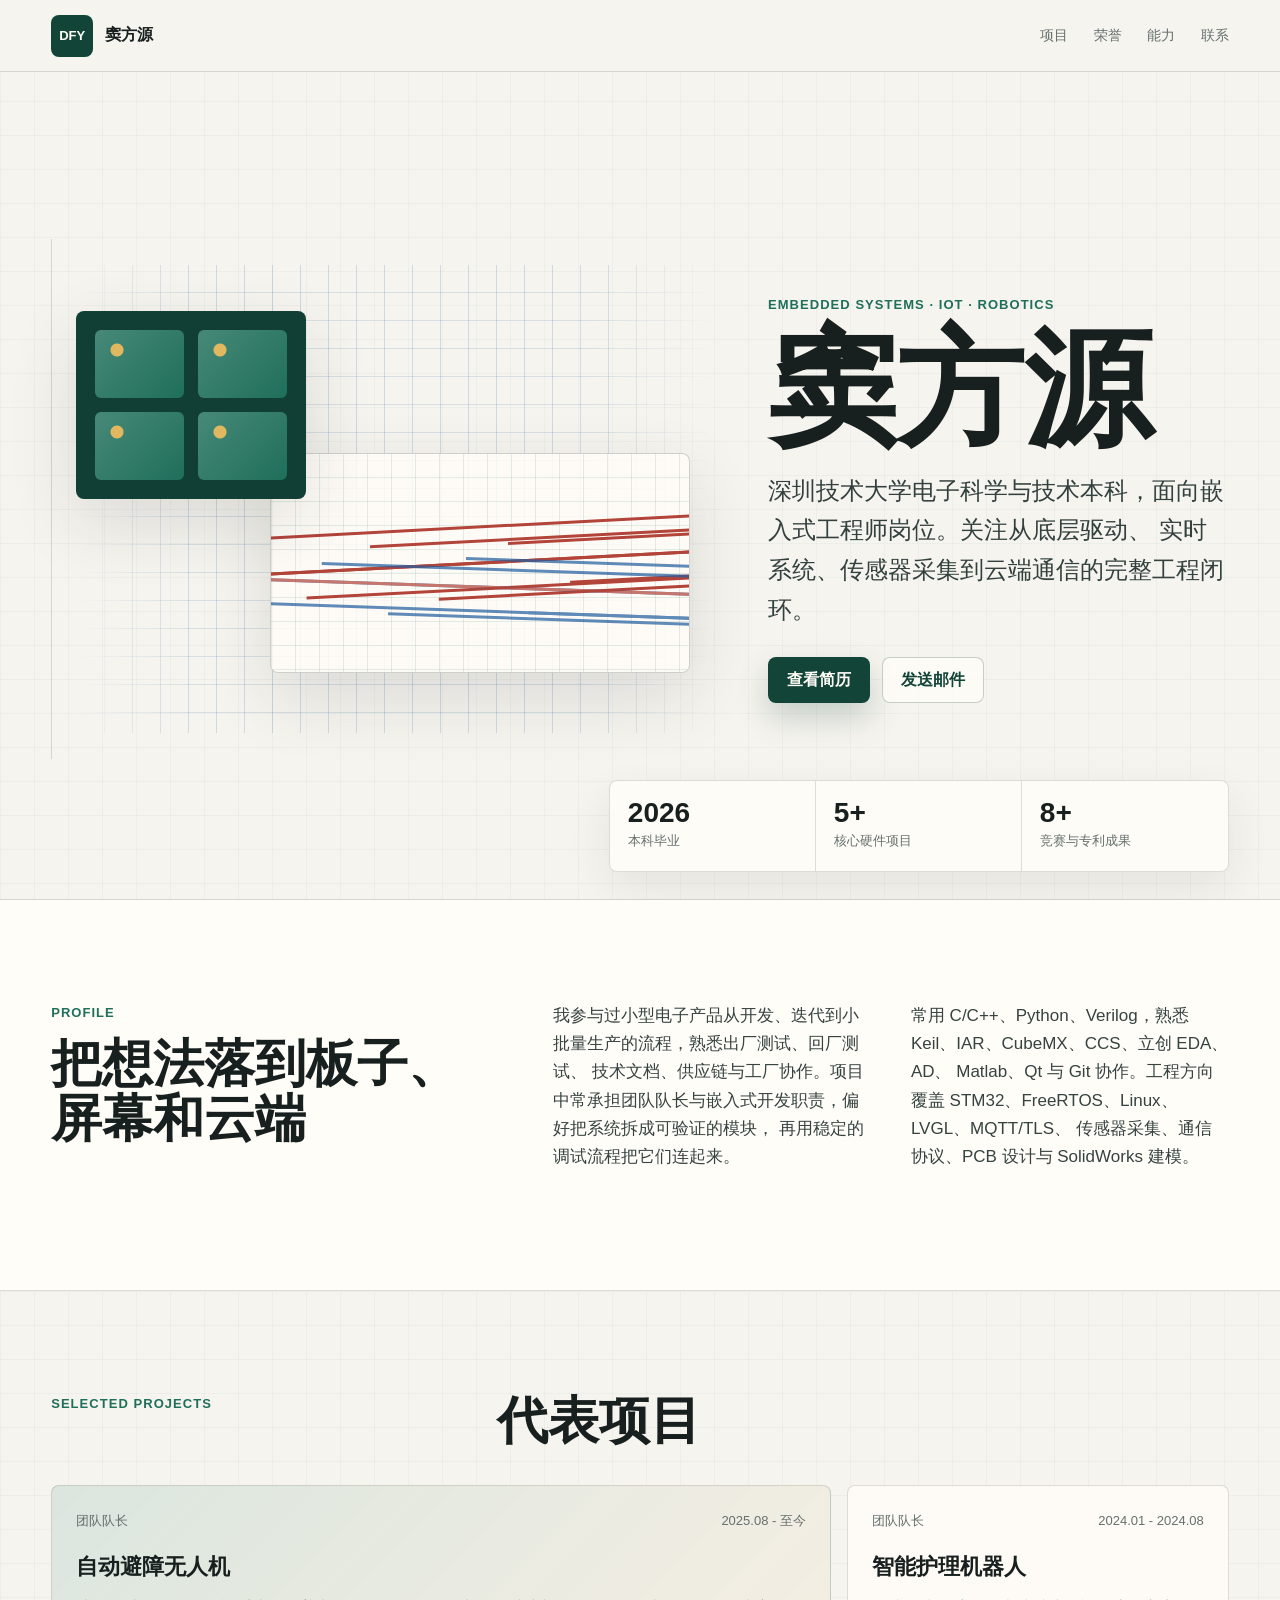
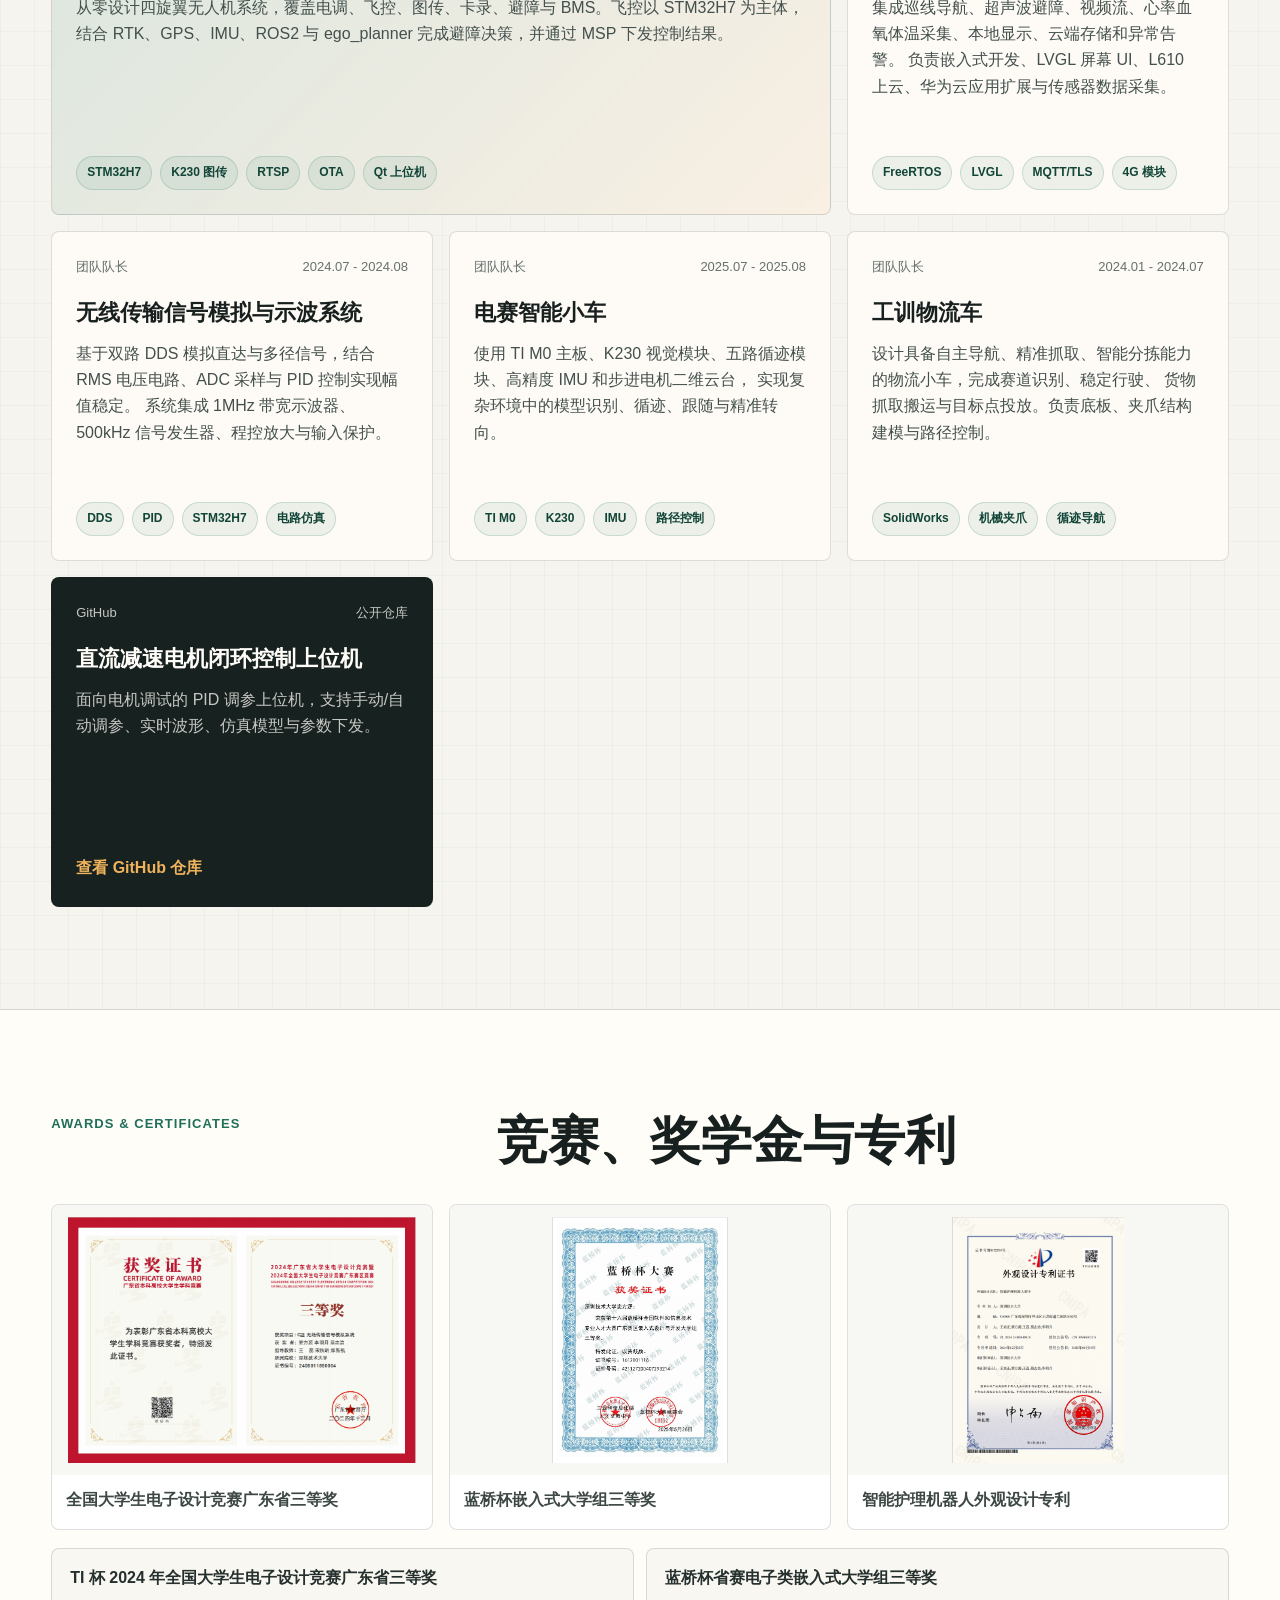
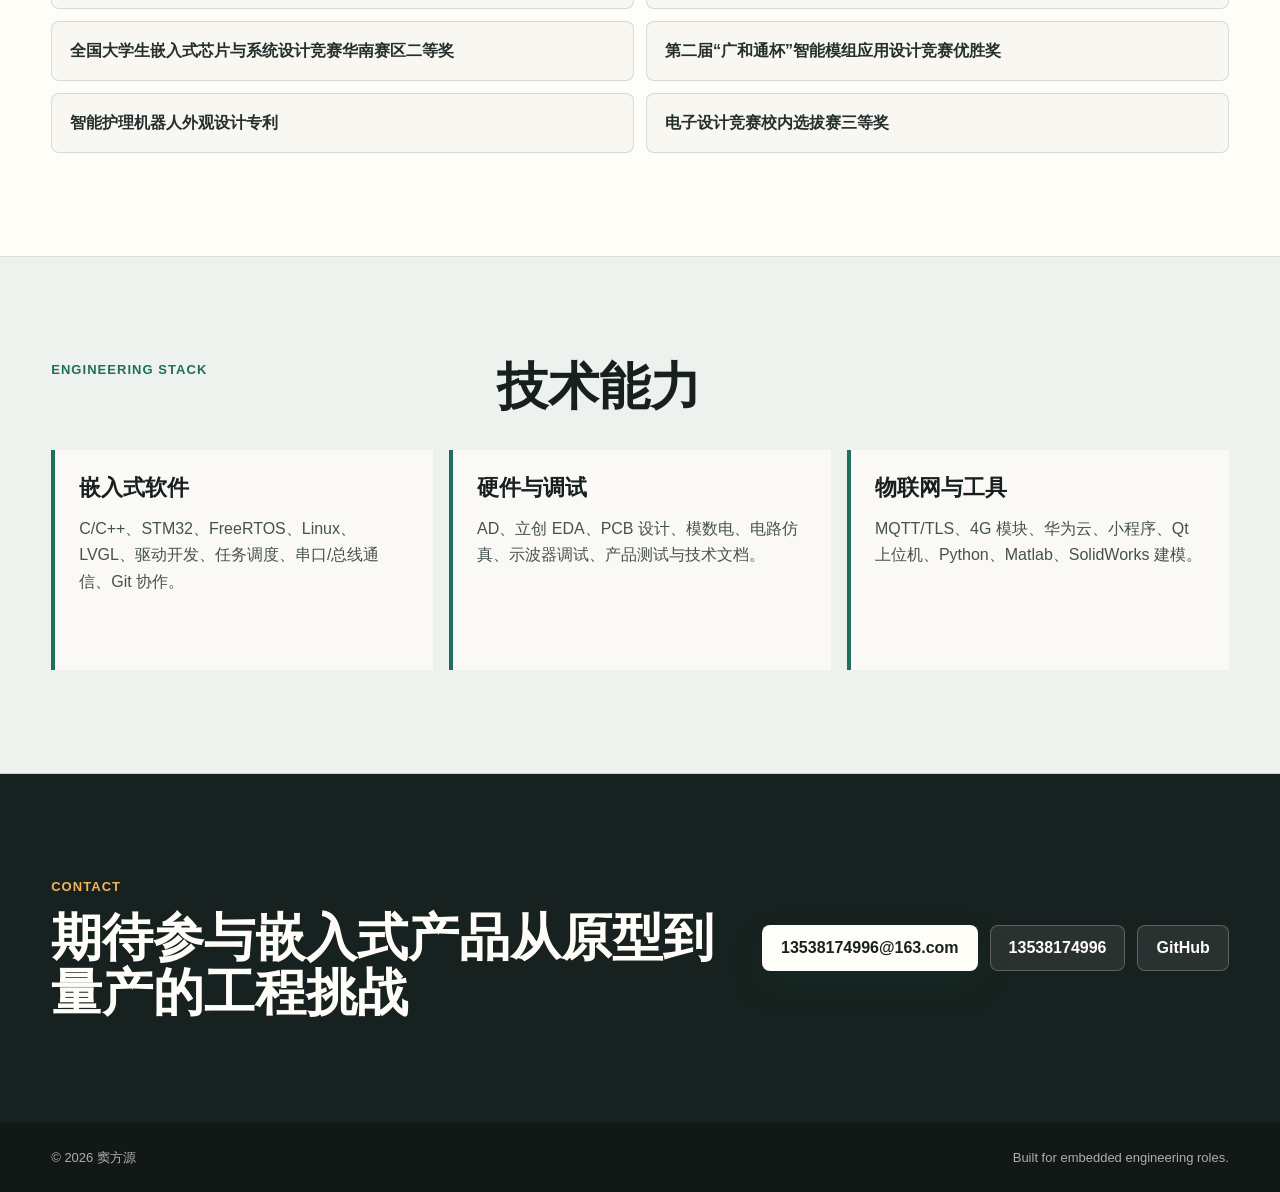
==== index.html @ b41b6742 "Deploy personal portfolio site" ====
<!doctype html>
<html lang="zh-CN">
  <head>
    <meta charset="UTF-8" />
    <meta name="viewport" content="width=device-width, initial-scale=1.0" />
    <meta
      name="description"
      content="窦方源的嵌入式工程师个人作品集：STM32、FreeRTOS、物联网、机器人、电子设计竞赛与专利成果。"
    />
    <title>窦方源 | 嵌入式工程师作品集</title>
    <link rel="stylesheet" href="./styles.css" />
  </head>
  <body>
    <header class="site-header">
      <a class="brand" href="#top" aria-label="回到顶部">
        <span class="brand-mark">DFY</span>
        <span>窦方源</span>
      </a>
      <nav class="top-nav" aria-label="主导航">
        <a href="#projects">项目</a>
        <a href="#awards">荣誉</a>
        <a href="#skills">能力</a>
        <a href="#contact">联系</a>
      </nav>
    </header>

    <main id="top">
      <section class="hero">
        <div class="hero-visual" aria-hidden="true">
          <div class="signal-grid"></div>
          <div class="scope-panel">
            <div class="scope-line"></div>
            <div class="scope-line delay"></div>
          </div>
          <div class="module-board">
            <span></span><span></span><span></span><span></span>
          </div>
        </div>
        <div class="hero-content">
          <p class="eyebrow">Embedded Systems · IoT · Robotics</p>
          <h1>窦方源</h1>
          <p class="hero-lead">
            深圳技术大学电子科学与技术本科，面向嵌入式工程师岗位。关注从底层驱动、
            实时系统、传感器采集到云端通信的完整工程闭环。
          </p>
          <div class="hero-actions">
            <a class="btn primary" href="./assets/docs/resume-dou-fangyuan.pdf" target="_blank" rel="noreferrer">查看简历</a>
            <a class="btn" href="mailto:13538174996@163.com">发送邮件</a>
          </div>
        </div>
        <aside class="hero-facts" aria-label="个人概览">
          <div>
            <strong>2026</strong>
            <span>本科毕业</span>
          </div>
          <div>
            <strong>5+</strong>
            <span>核心硬件项目</span>
          </div>
          <div>
            <strong>8+</strong>
            <span>竞赛与专利成果</span>
          </div>
        </aside>
      </section>

      <section class="section intro" aria-labelledby="intro-title">
        <div class="section-title">
          <p class="eyebrow">Profile</p>
          <h2 id="intro-title">把想法落到板子、屏幕和云端</h2>
        </div>
        <div class="intro-copy">
          <p>
            我参与过小型电子产品从开发、迭代到小批量生产的流程，熟悉出厂测试、回厂测试、
            技术文档、供应链与工厂协作。项目中常承担团队队长与嵌入式开发职责，偏好把系统拆成可验证的模块，
            再用稳定的调试流程把它们连起来。
          </p>
          <p>
            常用 C/C++、Python、Verilog，熟悉 Keil、IAR、CubeMX、CCS、立创 EDA、AD、
            Matlab、Qt 与 Git 协作。工程方向覆盖 STM32、FreeRTOS、Linux、LVGL、MQTT/TLS、
            传感器采集、通信协议、PCB 设计与 SolidWorks 建模。
          </p>
        </div>
      </section>

      <section class="section" id="projects" aria-labelledby="projects-title">
        <div class="section-title">
          <p class="eyebrow">Selected Projects</p>
          <h2 id="projects-title">代表项目</h2>
        </div>
        <div class="project-grid">
          <article class="project-card featured">
            <div class="project-meta">
              <span>团队队长</span>
              <span>2025.08 - 至今</span>
            </div>
            <h3>自动避障无人机</h3>
            <p>
              从零设计四旋翼无人机系统，覆盖电调、飞控、图传、卡录、避障与 BMS。飞控以 STM32H7 为主体，
              结合 RTK、GPS、IMU、ROS2 与 ego_planner 完成避障决策，并通过 MSP 下发控制结果。
            </p>
            <ul class="tag-list">
              <li>STM32H7</li>
              <li>K230 图传</li>
              <li>RTSP</li>
              <li>OTA</li>
              <li>Qt 上位机</li>
            </ul>
          </article>
          <article class="project-card">
            <div class="project-meta">
              <span>团队队长</span>
              <span>2024.01 - 2024.08</span>
            </div>
            <h3>智能护理机器人</h3>
            <p>
              集成巡线导航、超声波避障、视频流、心率血氧体温采集、本地显示、云端存储和异常告警。
              负责嵌入式开发、LVGL 屏幕 UI、L610 上云、华为云应用扩展与传感器数据采集。
            </p>
            <ul class="tag-list">
              <li>FreeRTOS</li>
              <li>LVGL</li>
              <li>MQTT/TLS</li>
              <li>4G 模块</li>
            </ul>
          </article>
          <article class="project-card">
            <div class="project-meta">
              <span>团队队长</span>
              <span>2024.07 - 2024.08</span>
            </div>
            <h3>无线传输信号模拟与示波系统</h3>
            <p>
              基于双路 DDS 模拟直达与多径信号，结合 RMS 电压电路、ADC 采样与 PID 控制实现幅值稳定。
              系统集成 1MHz 带宽示波器、500kHz 信号发生器、程控放大与输入保护。
            </p>
            <ul class="tag-list">
              <li>DDS</li>
              <li>PID</li>
              <li>STM32H7</li>
              <li>电路仿真</li>
            </ul>
          </article>
          <article class="project-card">
            <div class="project-meta">
              <span>团队队长</span>
              <span>2025.07 - 2025.08</span>
            </div>
            <h3>电赛智能小车</h3>
            <p>
              使用 TI M0 主板、K230 视觉模块、五路循迹模块、高精度 IMU 和步进电机二维云台，
              实现复杂环境中的模型识别、循迹、跟随与精准转向。
            </p>
            <ul class="tag-list">
              <li>TI M0</li>
              <li>K230</li>
              <li>IMU</li>
              <li>路径控制</li>
            </ul>
          </article>
          <article class="project-card">
            <div class="project-meta">
              <span>团队队长</span>
              <span>2024.01 - 2024.07</span>
            </div>
            <h3>工训物流车</h3>
            <p>
              设计具备自主导航、精准抓取、智能分拣能力的物流小车，完成赛道识别、稳定行驶、
              货物抓取搬运与目标点投放。负责底板、夹爪结构建模与路径控制。
            </p>
            <ul class="tag-list">
              <li>SolidWorks</li>
              <li>机械夹爪</li>
              <li>循迹导航</li>
            </ul>
          </article>
          <article class="project-card github-card">
            <div class="project-meta">
              <span>GitHub</span>
              <span>公开仓库</span>
            </div>
            <h3>直流减速电机闭环控制上位机</h3>
            <p>
              面向电机调试的 PID 调参上位机，支持手动/自动调参、实时波形、仿真模型与参数下发。
            </p>
            <a class="text-link" href="https://github.com/fangyuandou729-creater/pid_controler-" target="_blank" rel="noreferrer">
              查看 GitHub 仓库
            </a>
          </article>
        </div>
      </section>

      <section class="section awards-section" id="awards" aria-labelledby="awards-title">
        <div class="section-title">
          <p class="eyebrow">Awards & Certificates</p>
          <h2 id="awards-title">竞赛、奖学金与专利</h2>
        </div>
        <div class="award-strip" aria-label="证书图片">
          <figure>
            <img src="./assets/awards/electronic-design.png" alt="电子设计竞赛证书" />
            <figcaption>全国大学生电子设计竞赛广东省三等奖</figcaption>
          </figure>
          <figure>
            <img src="./assets/awards/lanqiao.png" alt="蓝桥杯证书" />
            <figcaption>蓝桥杯嵌入式大学组三等奖</figcaption>
          </figure>
          <figure>
            <img src="./assets/awards/design-patent.png" alt="外观设计专利证明" />
            <figcaption>智能护理机器人外观设计专利</figcaption>
          </figure>
        </div>
        <div class="award-list">
          <a href="./assets/docs/ti-cup-electronic-design-third-prize.pdf" target="_blank" rel="noreferrer">
            TI 杯 2024 年全国大学生电子设计竞赛广东省三等奖
          </a>
          <a href="./assets/docs/lanqiao-embedded-third-prize.pdf" target="_blank" rel="noreferrer">
            蓝桥杯省赛电子类嵌入式大学组三等奖
          </a>
          <a href="./assets/docs/embedded-chip-contest.pdf" target="_blank" rel="noreferrer">
            全国大学生嵌入式芯片与系统设计竞赛华南赛区二等奖
          </a>
          <a href="./assets/docs/fibocom-smart-module-award-list.pdf" target="_blank" rel="noreferrer">
            第二届“广和通杯”智能模组应用设计竞赛优胜奖
          </a>
          <a href="./assets/docs/nursing-robot-design-patent.pdf" target="_blank" rel="noreferrer">
            智能护理机器人外观设计专利
          </a>
          <a href="./assets/docs/electronic-design-selection.pdf" target="_blank" rel="noreferrer">
            电子设计竞赛校内选拔赛三等奖
          </a>
        </div>
      </section>

      <section class="section split-section" id="skills" aria-labelledby="skills-title">
        <div class="section-title">
          <p class="eyebrow">Engineering Stack</p>
          <h2 id="skills-title">技术能力</h2>
        </div>
        <div class="skill-columns">
          <div>
            <h3>嵌入式软件</h3>
            <p>C/C++、STM32、FreeRTOS、Linux、LVGL、驱动开发、任务调度、串口/总线通信、Git 协作。</p>
          </div>
          <div>
            <h3>硬件与调试</h3>
            <p>AD、立创 EDA、PCB 设计、模数电、电路仿真、示波器调试、产品测试与技术文档。</p>
          </div>
          <div>
            <h3>物联网与工具</h3>
            <p>MQTT/TLS、4G 模块、华为云、小程序、Qt 上位机、Python、Matlab、SolidWorks 建模。</p>
          </div>
        </div>
      </section>

      <section class="contact-section" id="contact" aria-labelledby="contact-title">
        <div>
          <p class="eyebrow">Contact</p>
          <h2 id="contact-title">期待参与嵌入式产品从原型到量产的工程挑战</h2>
        </div>
        <div class="contact-actions">
          <a class="btn primary" href="mailto:13538174996@163.com">13538174996@163.com</a>
          <a class="btn" href="tel:13538174996">13538174996</a>
          <a class="btn" href="https://github.com/fangyuandou729-creater" target="_blank" rel="noreferrer">GitHub</a>
        </div>
      </section>
    </main>

    <footer class="site-footer">
      <span>© 2026 窦方源</span>
      <span>Built for embedded engineering roles.</span>
    </footer>
    <script src="./script.js"></script>
  </body>
</html>
---- styles.css ----
:root {
  color-scheme: light;
  --bg: #f6f4ef;
  --paper: #fffdf8;
  --ink: #18201f;
  --muted: #65706d;
  --line: rgba(24, 32, 31, 0.14);
  --green: #1f6f5b;
  --green-dark: #124538;
  --amber: #c77c2a;
  --blue: #245f9f;
  --red: #b2443a;
  --shadow: 0 24px 70px rgba(24, 32, 31, 0.12);
}

* {
  box-sizing: border-box;
}

html {
  scroll-behavior: smooth;
}

body {
  margin: 0;
  background:
    linear-gradient(90deg, rgba(31, 111, 91, 0.04) 1px, transparent 1px),
    linear-gradient(0deg, rgba(31, 111, 91, 0.04) 1px, transparent 1px),
    var(--bg);
  background-size: 34px 34px;
  color: var(--ink);
  font-family:
    "Inter", "PingFang SC", "Microsoft YaHei", "Noto Sans CJK SC", Arial,
    sans-serif;
  line-height: 1.65;
}

a {
  color: inherit;
  text-decoration: none;
}

img {
  display: block;
  max-width: 100%;
}

.site-header {
  position: sticky;
  top: 0;
  z-index: 20;
  display: flex;
  align-items: center;
  justify-content: space-between;
  gap: 24px;
  min-height: 72px;
  padding: 0 clamp(20px, 4vw, 64px);
  background: rgba(246, 244, 239, 0.86);
  border-bottom: 1px solid var(--line);
  backdrop-filter: blur(18px);
}

.brand,
.top-nav,
.hero-actions,
.contact-actions {
  display: flex;
  align-items: center;
}

.brand {
  gap: 12px;
  font-weight: 800;
}

.brand-mark {
  display: grid;
  width: 42px;
  height: 42px;
  place-items: center;
  border: 1px solid rgba(18, 69, 56, 0.28);
  border-radius: 8px;
  background: var(--green-dark);
  color: #fffdf8;
  font-size: 13px;
  letter-spacing: 0;
}

.top-nav {
  gap: clamp(12px, 2vw, 28px);
  color: var(--muted);
  font-size: 14px;
}

.top-nav a {
  padding: 8px 0;
}

.top-nav a:hover {
  color: var(--green-dark);
}

.hero {
  position: relative;
  display: grid;
  grid-template-columns: minmax(0, 1fr) minmax(260px, 36vw);
  gap: clamp(28px, 4vw, 60px);
  align-items: center;
  min-height: calc(100vh - 72px);
  padding: clamp(48px, 7vw, 96px) clamp(20px, 4vw, 64px) 64px;
  overflow: hidden;
}

.hero::after {
  position: absolute;
  right: 0;
  bottom: 0;
  left: 0;
  height: 1px;
  background: var(--line);
  content: "";
}

.hero-content {
  position: relative;
  z-index: 2;
  max-width: 820px;
}

.eyebrow {
  margin: 0 0 12px;
  color: var(--green);
  font-size: 13px;
  font-weight: 800;
  letter-spacing: 0.08em;
  text-transform: uppercase;
}

h1,
h2,
h3,
p {
  margin-top: 0;
}

h1 {
  margin-bottom: 20px;
  font-size: clamp(58px, 10vw, 132px);
  line-height: 0.96;
  letter-spacing: 0;
}

h2 {
  margin-bottom: 0;
  font-size: clamp(28px, 4vw, 52px);
  line-height: 1.08;
  letter-spacing: 0;
}

h3 {
  margin-bottom: 14px;
  font-size: 22px;
  line-height: 1.25;
  letter-spacing: 0;
}

.hero-lead {
  max-width: 720px;
  color: #33413e;
  font-size: clamp(18px, 2vw, 24px);
}

.hero-actions,
.contact-actions {
  flex-wrap: wrap;
  gap: 12px;
  margin-top: 28px;
}

.btn {
  display: inline-flex;
  align-items: center;
  justify-content: center;
  min-height: 46px;
  padding: 0 18px;
  border: 1px solid rgba(18, 69, 56, 0.24);
  border-radius: 8px;
  background: rgba(255, 253, 248, 0.78);
  color: var(--green-dark);
  font-weight: 800;
  transition:
    transform 180ms ease,
    background 180ms ease,
    box-shadow 180ms ease;
}

.btn:hover,
.project-card:hover,
.award-list a:hover {
  transform: translateY(-2px);
}

.btn.primary {
  background: var(--green-dark);
  color: #fffdf8;
  box-shadow: 0 14px 32px rgba(18, 69, 56, 0.22);
}

.hero-visual {
  position: relative;
  min-height: 520px;
  border-left: 1px solid var(--line);
}

.signal-grid {
  position: absolute;
  inset: 26px 0 26px 24px;
  background:
    linear-gradient(90deg, rgba(36, 95, 159, 0.18) 1px, transparent 1px),
    linear-gradient(0deg, rgba(36, 95, 159, 0.14) 1px, transparent 1px);
  background-size: 28px 28px;
  mask-image: linear-gradient(90deg, transparent 0, #000 18%, #000 80%, transparent 100%);
}

.scope-panel {
  position: absolute;
  right: 4%;
  bottom: 86px;
  width: min(420px, 88%);
  height: 220px;
  border: 1px solid rgba(24, 32, 31, 0.2);
  border-radius: 8px;
  background: rgba(255, 253, 248, 0.82);
  box-shadow: var(--shadow);
  overflow: hidden;
}

.scope-panel::before {
  position: absolute;
  inset: 0;
  background:
    linear-gradient(90deg, rgba(31, 111, 91, 0.12) 1px, transparent 1px),
    linear-gradient(0deg, rgba(31, 111, 91, 0.12) 1px, transparent 1px);
  background-size: 24px 24px;
  content: "";
}

.scope-line,
.scope-line::after {
  position: absolute;
  right: -10%;
  left: -10%;
  height: 3px;
  background: var(--red);
  content: "";
}

.scope-line {
  top: 50%;
  transform: translateY(-50%) rotate(-3deg);
  box-shadow:
    30px -36px 0 var(--red),
    76px 26px 0 var(--red),
    142px -22px 0 var(--red),
    208px 34px 0 var(--red),
    280px -18px 0 var(--red),
    340px 24px 0 var(--red);
}

.scope-line.delay {
  top: 61%;
  background: var(--blue);
  opacity: 0.72;
  transform: translateY(-50%) rotate(2deg);
  box-shadow:
    38px 24px 0 var(--blue),
    92px -18px 0 var(--blue),
    160px 30px 0 var(--blue),
    236px -28px 0 var(--blue),
    300px 24px 0 var(--blue);
}

.module-board {
  position: absolute;
  top: 72px;
  left: 24px;
  display: grid;
  grid-template-columns: repeat(2, 1fr);
  gap: 14px;
  width: 230px;
  padding: 18px;
  border: 1px solid rgba(18, 69, 56, 0.28);
  border-radius: 8px;
  background: #123f35;
  box-shadow: var(--shadow);
}

.module-board span {
  min-height: 68px;
  border-radius: 6px;
  background:
    radial-gradient(circle at 22px 20px, #e1b85f 0 6px, transparent 7px),
    linear-gradient(135deg, rgba(255, 255, 255, 0.18), transparent),
    #1f6f5b;
}

.hero-facts {
  position: absolute;
  right: clamp(20px, 4vw, 64px);
  bottom: 28px;
  display: grid;
  grid-template-columns: repeat(3, minmax(92px, 1fr));
  width: min(620px, calc(100% - 40px));
  border: 1px solid var(--line);
  border-radius: 8px;
  background: rgba(255, 253, 248, 0.88);
  box-shadow: 0 16px 44px rgba(24, 32, 31, 0.08);
}

.hero-facts div {
  padding: 18px;
  border-right: 1px solid var(--line);
}

.hero-facts div:last-child {
  border-right: 0;
}

.hero-facts strong {
  display: block;
  font-size: 28px;
  line-height: 1;
}

.hero-facts span {
  color: var(--muted);
  font-size: 13px;
}

.section {
  padding: clamp(64px, 8vw, 112px) clamp(20px, 4vw, 64px);
  border-bottom: 1px solid var(--line);
}

.section-title {
  display: grid;
  grid-template-columns: minmax(180px, 0.7fr) minmax(0, 1.3fr);
  gap: clamp(22px, 4vw, 56px);
  margin-bottom: 36px;
}

.intro {
  display: grid;
  grid-template-columns: minmax(180px, 0.8fr) minmax(0, 1.2fr);
  gap: clamp(24px, 4vw, 64px);
  background: var(--paper);
}

.intro .section-title {
  display: block;
  margin-bottom: 0;
}

.intro-copy {
  columns: 2 280px;
  column-gap: 40px;
  color: #364340;
  font-size: 17px;
}

.project-grid {
  display: grid;
  grid-template-columns: repeat(3, minmax(0, 1fr));
  gap: 16px;
}

.project-card {
  display: flex;
  flex-direction: column;
  min-height: 330px;
  padding: 24px;
  border: 1px solid var(--line);
  border-radius: 8px;
  background: rgba(255, 253, 248, 0.82);
  transition:
    transform 180ms ease,
    box-shadow 180ms ease;
}

.project-card:hover {
  box-shadow: 0 18px 40px rgba(24, 32, 31, 0.1);
}

.project-card.featured {
  grid-column: span 2;
  background:
    linear-gradient(135deg, rgba(31, 111, 91, 0.16), rgba(199, 124, 42, 0.1)),
    var(--paper);
}

.project-card p {
  color: #43504d;
}

.project-meta {
  display: flex;
  justify-content: space-between;
  gap: 12px;
  margin-bottom: 22px;
  color: var(--muted);
  font-size: 13px;
}

.tag-list {
  display: flex;
  flex-wrap: wrap;
  gap: 8px;
  padding: 0;
  margin: auto 0 0;
  list-style: none;
}

.tag-list li {
  padding: 6px 10px;
  border: 1px solid rgba(31, 111, 91, 0.18);
  border-radius: 999px;
  background: rgba(31, 111, 91, 0.08);
  color: var(--green-dark);
  font-size: 12px;
  font-weight: 700;
}

.github-card {
  background: #17211f;
  color: #fffdf8;
}

.github-card p,
.github-card .project-meta {
  color: rgba(255, 253, 248, 0.76);
}

.text-link {
  margin-top: auto;
  color: #f0b35c;
  font-weight: 800;
}

.awards-section {
  background: var(--paper);
}

.award-strip {
  display: grid;
  grid-template-columns: repeat(3, minmax(0, 1fr));
  gap: 16px;
  margin: 0 0 18px;
}

.award-strip figure {
  margin: 0;
  border: 1px solid var(--line);
  border-radius: 8px;
  background: #fff;
  overflow: hidden;
}

.award-strip img {
  width: 100%;
  height: 270px;
  object-fit: contain;
  padding: 12px;
  background: #f7f7f3;
}

.award-strip figcaption {
  padding: 12px 14px 16px;
  color: #3d4845;
  font-weight: 700;
}

.award-list {
  display: grid;
  grid-template-columns: repeat(2, minmax(0, 1fr));
  gap: 12px;
}

.award-list a {
  padding: 16px 18px;
  border: 1px solid var(--line);
  border-radius: 8px;
  background: rgba(246, 244, 239, 0.74);
  color: #25302e;
  font-weight: 700;
  transition: transform 180ms ease;
}

.split-section {
  background: #edf2ef;
}

.skill-columns {
  display: grid;
  grid-template-columns: repeat(3, minmax(0, 1fr));
  gap: 16px;
}

.skill-columns div {
  min-height: 220px;
  padding: 24px;
  border-left: 4px solid var(--green);
  background: rgba(255, 253, 248, 0.74);
}

.skill-columns p {
  color: #45524f;
}

.contact-section {
  display: grid;
  grid-template-columns: minmax(0, 1fr) auto;
  gap: 28px;
  align-items: center;
  padding: clamp(64px, 8vw, 104px) clamp(20px, 4vw, 64px);
  background: #17211f;
  color: #fffdf8;
}

.contact-section .eyebrow {
  color: #f0b35c;
}

.contact-section h2 {
  max-width: 860px;
}

.contact-actions {
  justify-content: flex-end;
  margin-top: 0;
}

.contact-actions .btn {
  border-color: rgba(255, 253, 248, 0.24);
  background: rgba(255, 253, 248, 0.08);
  color: #fffdf8;
}

.contact-actions .btn.primary {
  background: #fffdf8;
  color: #17211f;
}

.site-footer {
  display: flex;
  justify-content: space-between;
  gap: 20px;
  padding: 24px clamp(20px, 4vw, 64px);
  background: #111816;
  color: rgba(255, 253, 248, 0.66);
  font-size: 13px;
}

@media (max-width: 980px) {
  .hero {
    grid-template-columns: 1fr;
    padding-bottom: 160px;
  }

  .hero-visual {
    min-height: 360px;
    border-left: 0;
  }

  .section-title,
  .intro,
  .contact-section {
    grid-template-columns: 1fr;
  }

  .project-grid,
  .award-strip,
  .skill-columns {
    grid-template-columns: repeat(2, minmax(0, 1fr));
  }

  .project-card.featured {
    grid-column: span 2;
  }

  .contact-actions {
    justify-content: flex-start;
  }
}

@media (max-width: 680px) {
  .site-header {
    align-items: flex-start;
    flex-direction: column;
    justify-content: center;
    padding-block: 12px;
  }

  .top-nav {
    width: 100%;
    justify-content: space-between;
  }

  .hero {
    min-height: auto;
    padding-top: 42px;
    padding-bottom: 42px;
  }

  .hero-content {
    order: 1;
  }

  .hero-visual {
    min-height: 300px;
    order: -1;
  }

  .module-board {
    width: 180px;
  }

  .scope-panel {
    height: 176px;
  }

  .hero-facts {
    position: static;
    order: 2;
    width: 100%;
    margin-top: 8px;
    grid-template-columns: 1fr;
  }

  .hero-facts div {
    border-right: 0;
    border-bottom: 1px solid var(--line);
  }

  .hero-facts div:last-child {
    border-bottom: 0;
  }

  .project-grid,
  .award-strip,
  .award-list,
  .skill-columns {
    grid-template-columns: 1fr;
  }

  .project-card.featured {
    grid-column: auto;
  }

  .award-strip img {
    height: 220px;
  }

  .site-footer {
    flex-direction: column;
  }
}
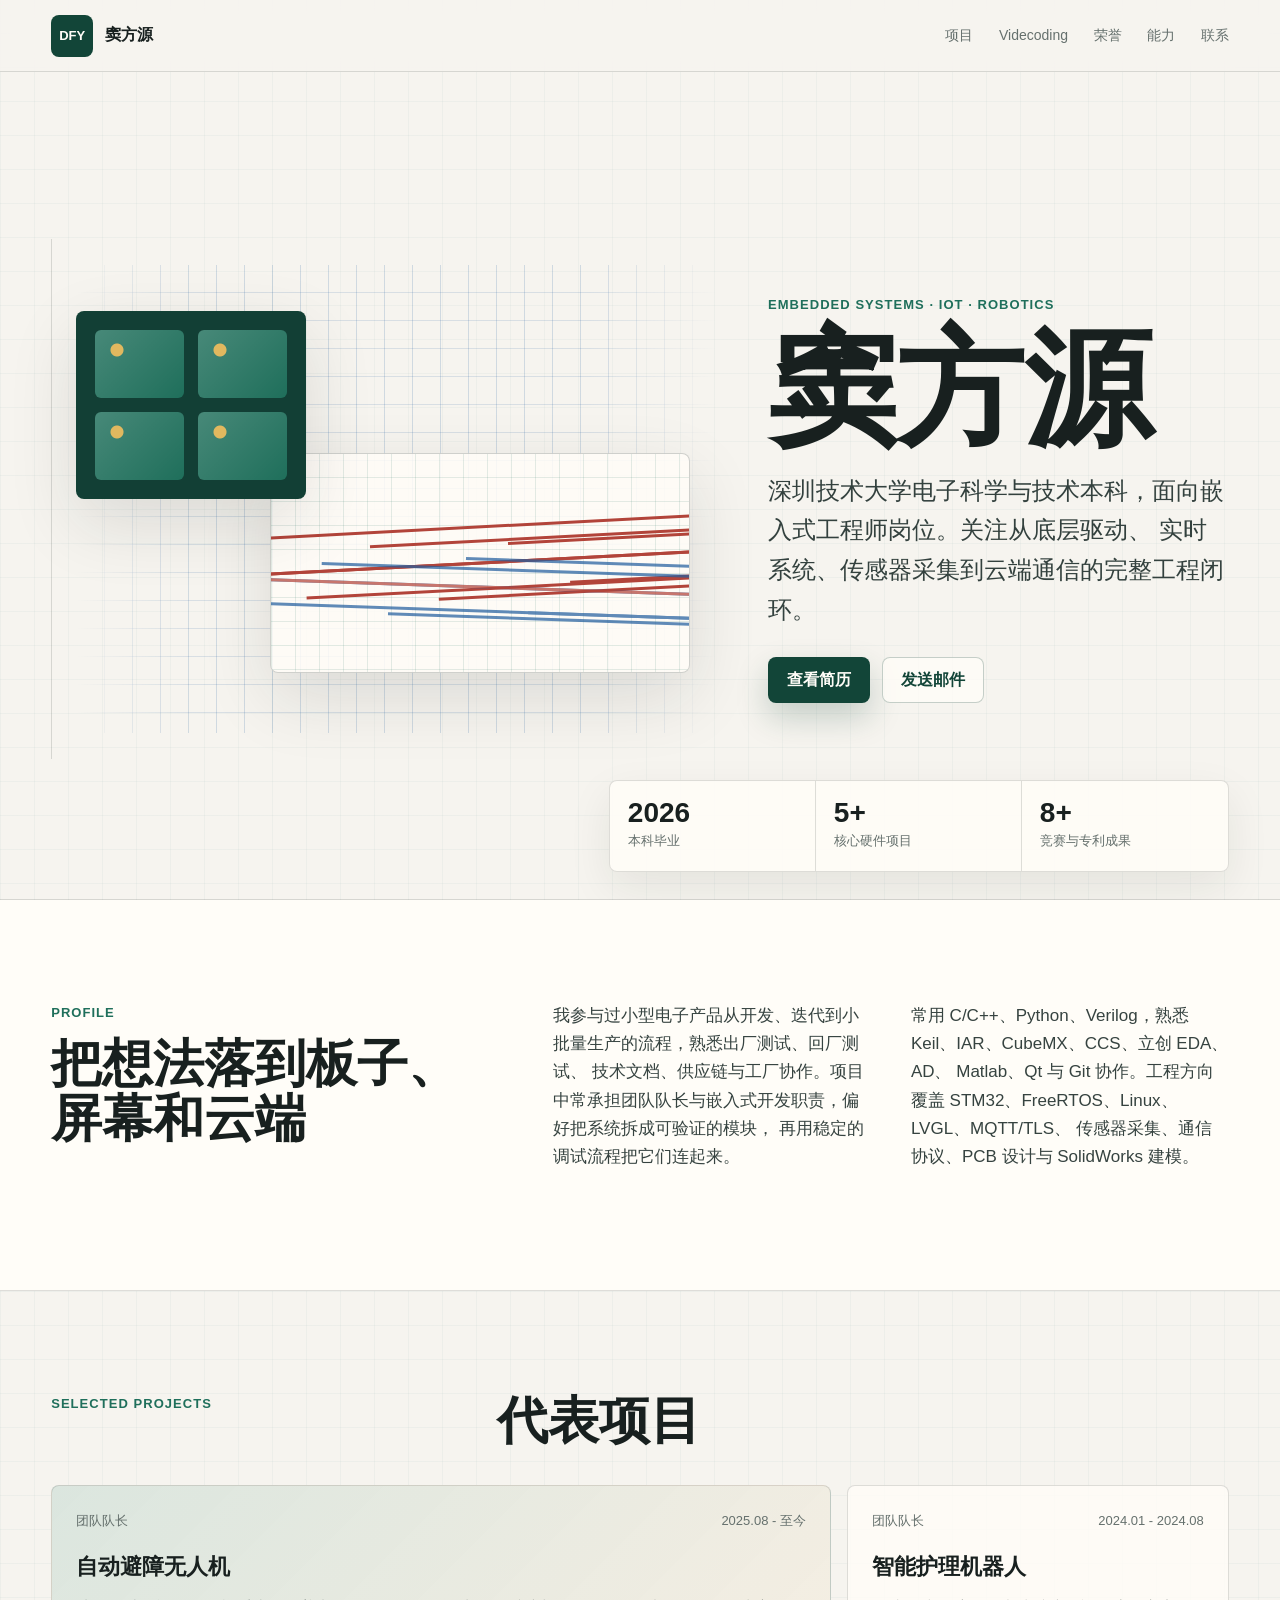
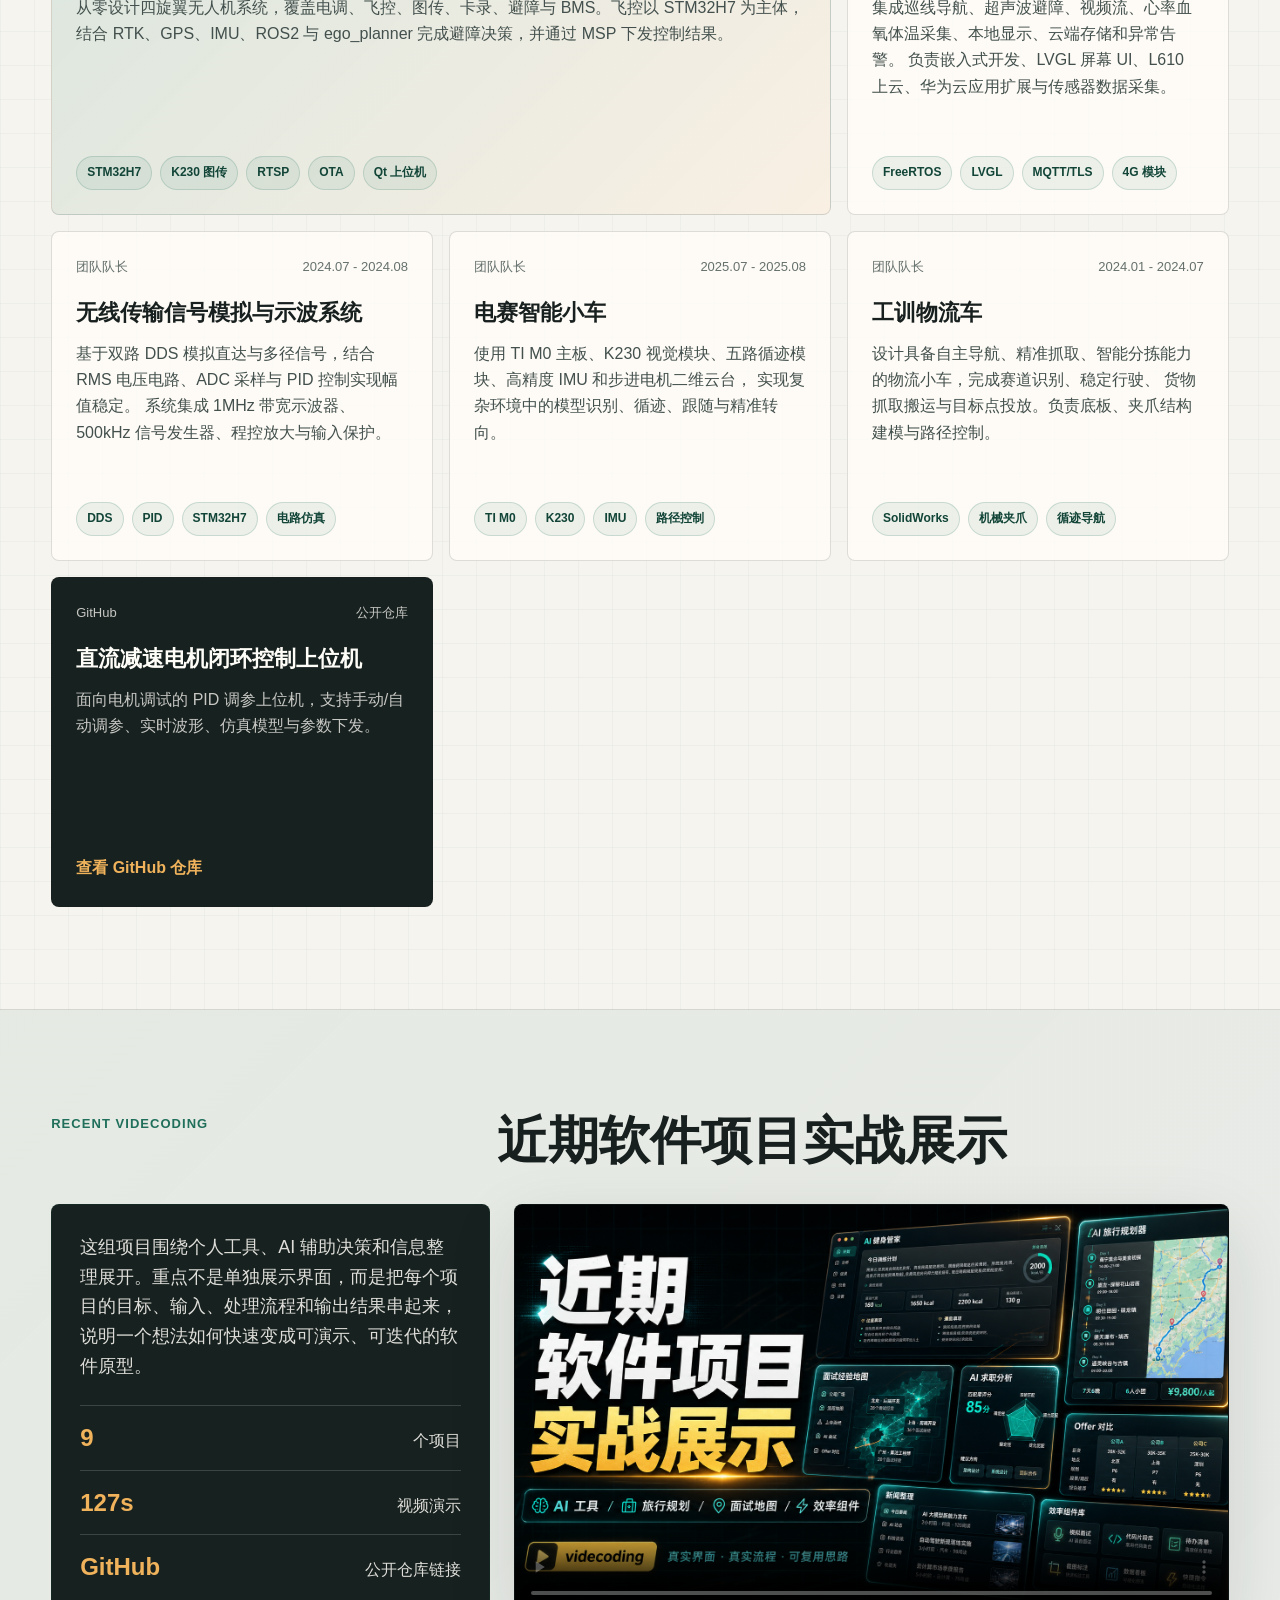
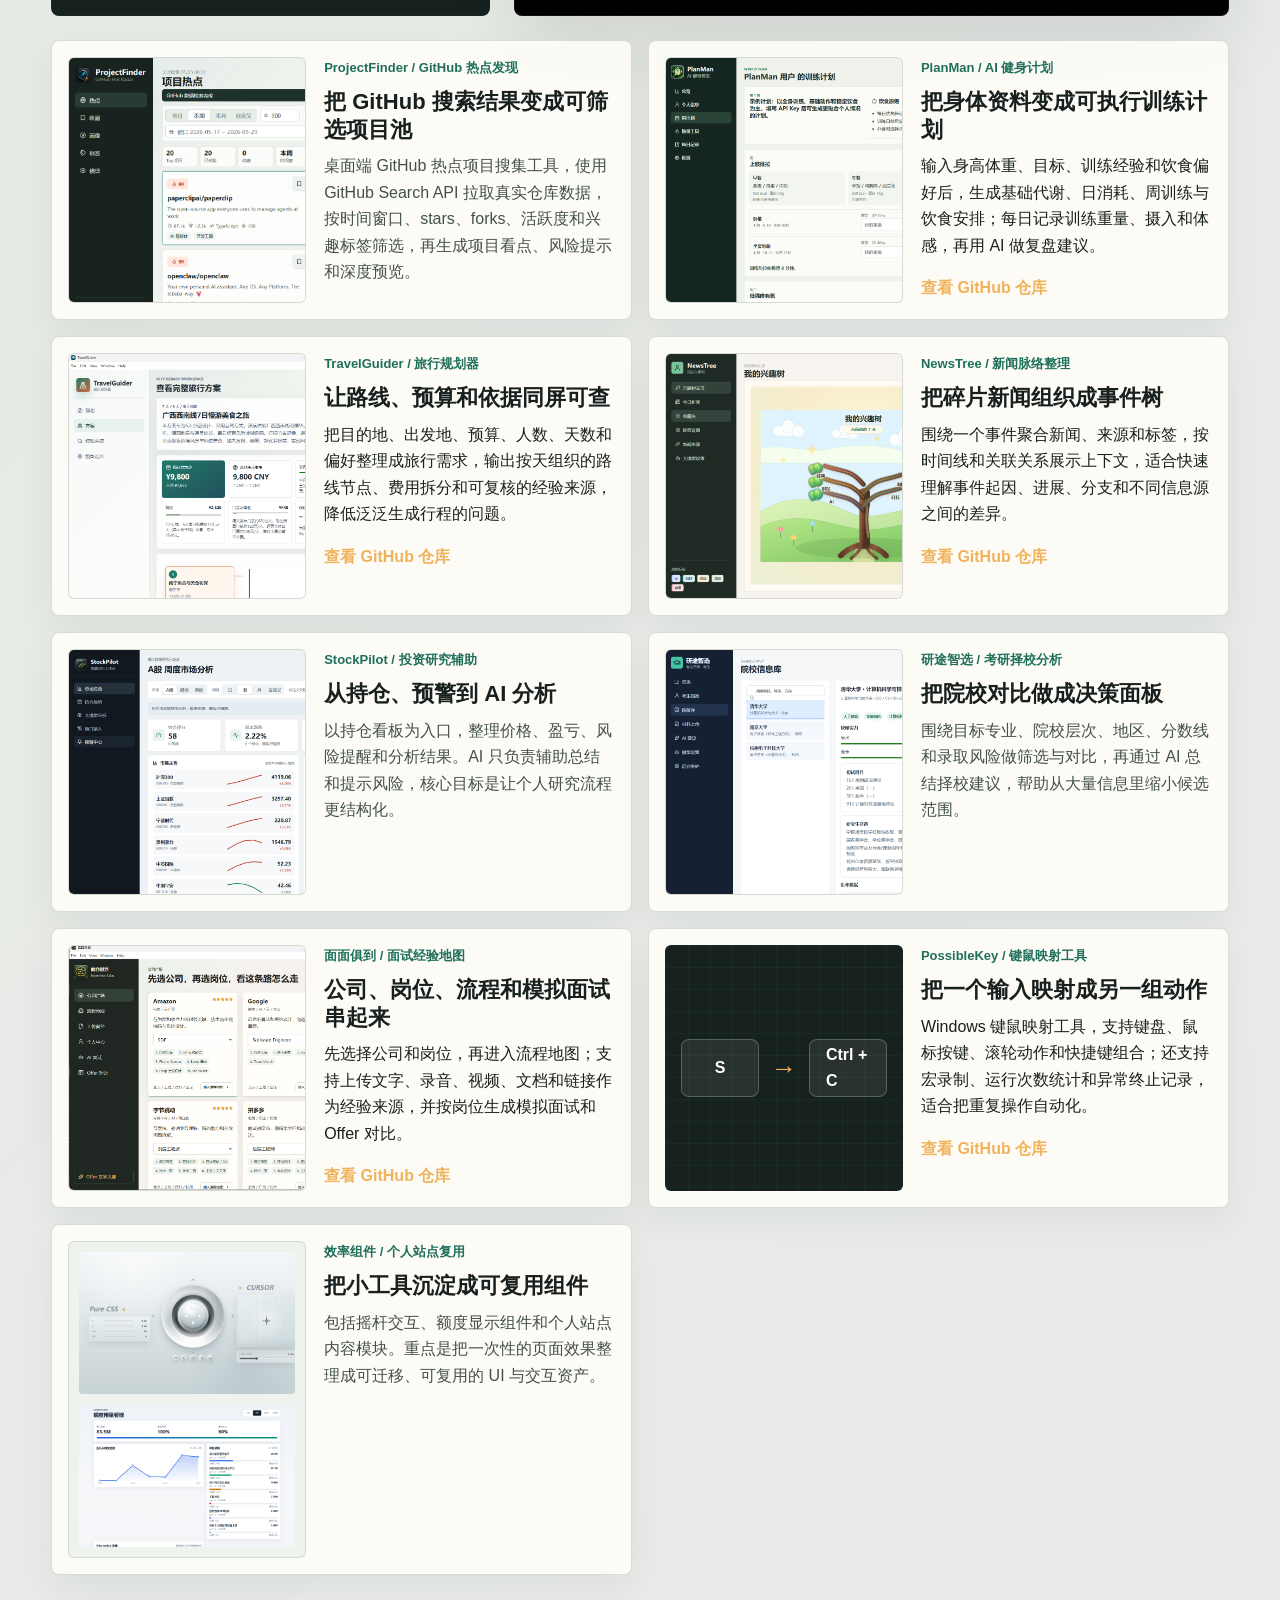
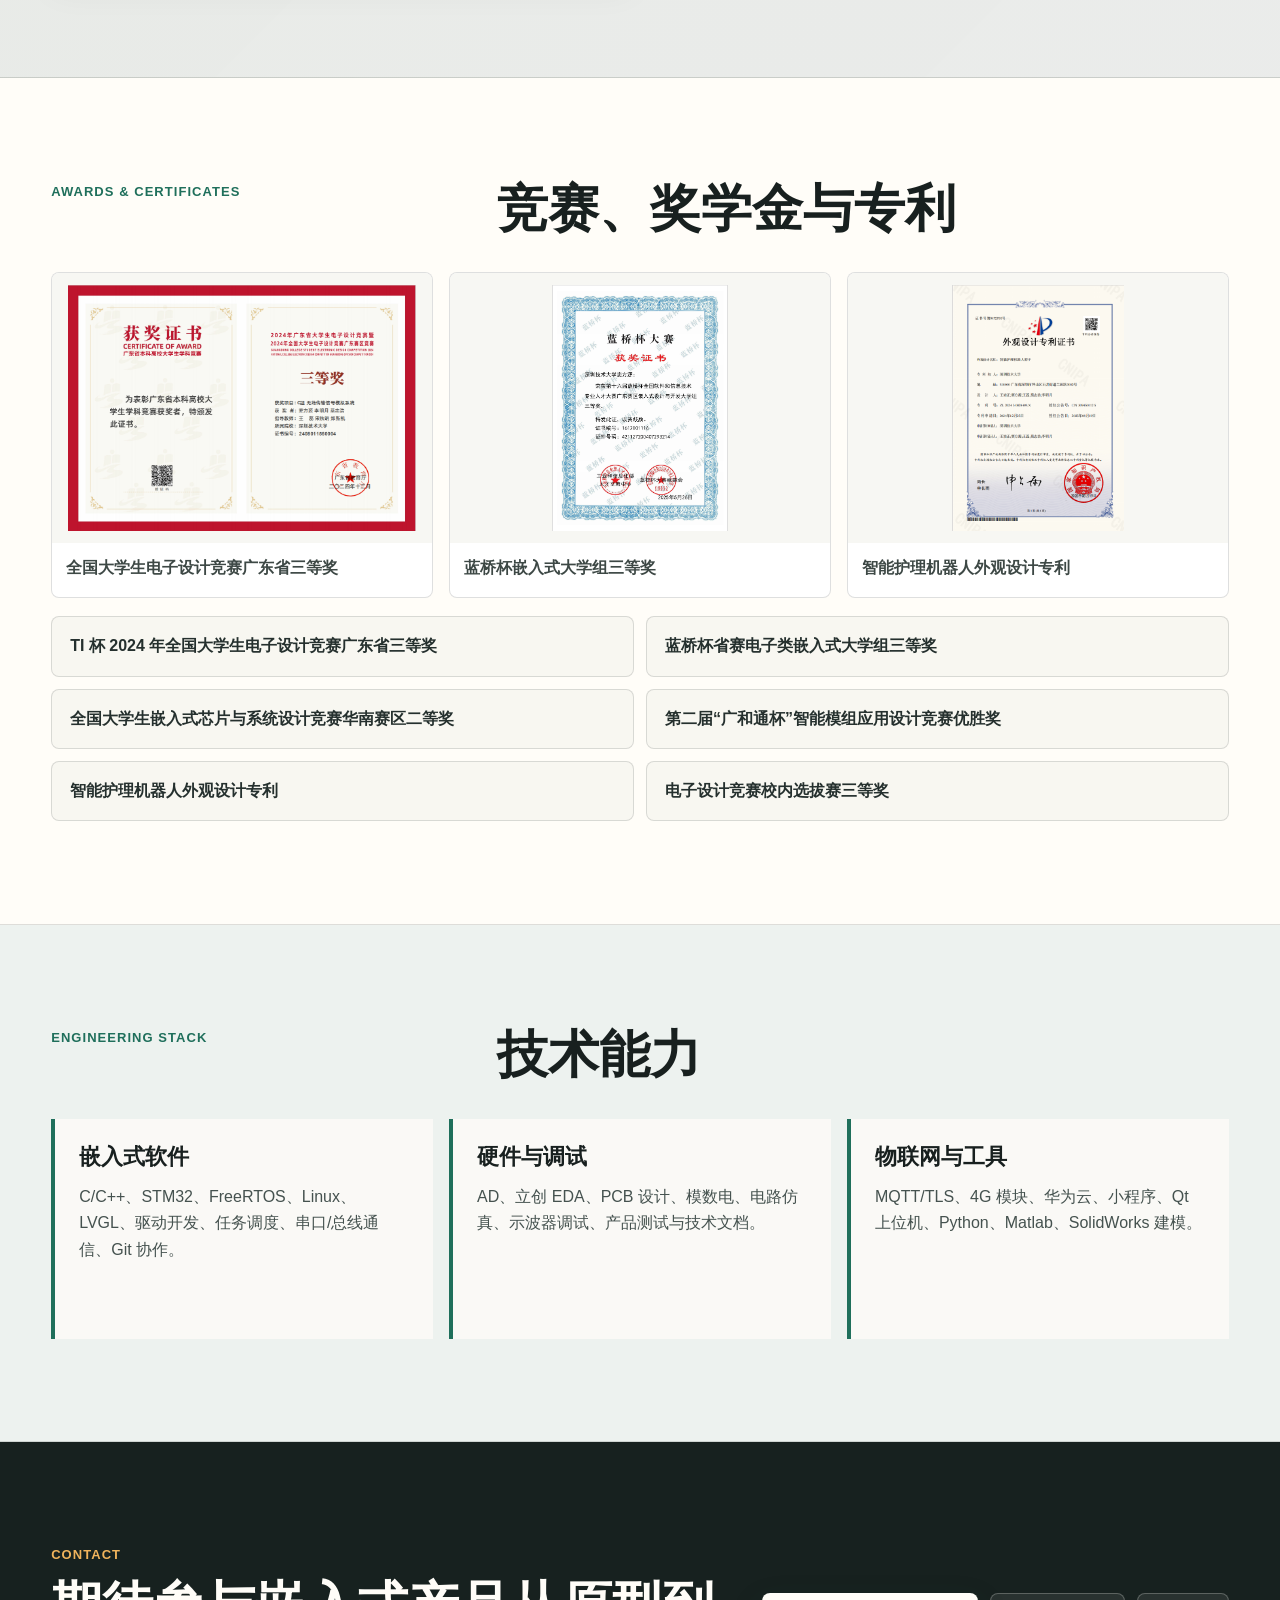
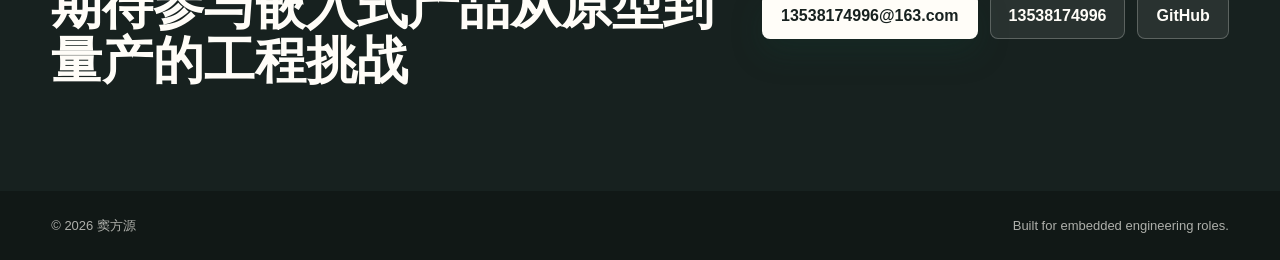
==== commit 3e99e6f1: "Add recent GitHub projects showcase" ====
--- a/index.html
+++ b/index.html
@@ -18,6 +18,7 @@
       </a>
       <nav class="top-nav" aria-label="主导航">
         <a href="#projects">项目</a>
+        <a href="#videcoding">Videcoding</a>
         <a href="#awards">荣誉</a>
         <a href="#skills">能力</a>
         <a href="#contact">联系</a>
@@ -186,6 +187,120 @@
             <a class="text-link" href="https://github.com/fangyuandou729-creater/pid_controler-" target="_blank" rel="noreferrer">
               查看 GitHub 仓库
             </a>
+          </article>
+        </div>
+      </section>
+
+      <section class="section videcoding-section" id="videcoding" aria-labelledby="videcoding-title">
+        <div class="section-title">
+          <p class="eyebrow">Recent Videcoding</p>
+          <h2 id="videcoding-title">近期软件项目实战展示</h2>
+        </div>
+        <div class="showcase-hero">
+          <div class="showcase-copy">
+            <p>
+              这组项目围绕个人工具、AI 辅助决策和信息整理展开。重点不是单独展示界面，而是把每个项目的目标、输入、处理流程和输出结果串起来，说明一个想法如何快速变成可演示、可迭代的软件原型。
+            </p>
+            <div class="showcase-stats" aria-label="videcoding 项目统计">
+              <span><strong>9</strong> 个项目</span>
+              <span><strong>127s</strong> 视频演示</span>
+              <span><strong>GitHub</strong> 公开仓库链接</span>
+            </div>
+          </div>
+          <video
+            class="showcase-video"
+            controls
+            preload="metadata"
+            poster="./assets/videcoding/showcase-cover.png"
+          >
+            <source src="./assets/videcoding/recent-videcoding-showcase.mp4" type="video/mp4" />
+            当前浏览器不支持视频播放。
+          </video>
+        </div>
+        <div class="videcoding-grid" aria-label="近期 videcoding 项目列表">
+          <article class="videcoding-card">
+            <img src="./assets/videcoding/projectfinder.png" alt="ProjectFinder GitHub 热点项目工具截图" />
+            <div>
+              <p class="project-meta">ProjectFinder / GitHub 热点发现</p>
+              <h3>把 GitHub 搜索结果变成可筛选项目池</h3>
+              <p>桌面端 GitHub 热点项目搜集工具，使用 GitHub Search API 拉取真实仓库数据，按时间窗口、stars、forks、活跃度和兴趣标签筛选，再生成项目看点、风险提示和深度预览。</p>
+            </div>
+          </article>
+          <article class="videcoding-card">
+            <img src="./assets/videcoding/planman.png" alt="PlanMan 周计划界面截图" />
+            <div>
+              <p class="project-meta">PlanMan / AI 健身计划</p>
+              <h3>把身体资料变成可执行训练计划</h3>
+              <p>输入身高体重、目标、训练经验和饮食偏好后，生成基础代谢、日消耗、周训练与饮食安排；每日记录训练重量、摄入和体感，再用 AI 做复盘建议。</p>
+              <a class="text-link" href="https://github.com/fangyuandou729-creater/PlanMan" target="_blank" rel="noreferrer">查看 GitHub 仓库</a>
+            </div>
+          </article>
+          <article class="videcoding-card">
+            <img src="./assets/videcoding/travelguider.png" alt="TravelGuider 旅行方案界面截图" />
+            <div>
+              <p class="project-meta">TravelGuider / 旅行规划器</p>
+              <h3>让路线、预算和依据同屏可查</h3>
+              <p>把目的地、出发地、预算、人数、天数和偏好整理成旅行需求，输出按天组织的路线节点、费用拆分和可复核的经验来源，降低泛泛生成行程的问题。</p>
+              <a class="text-link" href="https://github.com/fangyuandou729-creater/TravelGuider" target="_blank" rel="noreferrer">查看 GitHub 仓库</a>
+            </div>
+          </article>
+          <article class="videcoding-card">
+            <img src="./assets/videcoding/newstree.png" alt="NewsTree 新闻树界面截图" />
+            <div>
+              <p class="project-meta">NewsTree / 新闻脉络整理</p>
+              <h3>把碎片新闻组织成事件树</h3>
+              <p>围绕一个事件聚合新闻、来源和标签，按时间线和关联关系展示上下文，适合快速理解事件起因、进展、分支和不同信息源之间的差异。</p>
+              <a class="text-link" href="https://github.com/fangyuandou729-creater/NewsTree" target="_blank" rel="noreferrer">查看 GitHub 仓库</a>
+            </div>
+          </article>
+          <article class="videcoding-card">
+            <img src="./assets/videcoding/stockpilot.png" alt="StockPilot 股票看板界面截图" />
+            <div>
+              <p class="project-meta">StockPilot / 投资研究辅助</p>
+              <h3>从持仓、预警到 AI 分析</h3>
+              <p>以持仓看板为入口，整理价格、盈亏、风险提醒和分析结果。AI 只负责辅助总结和提示风险，核心目标是让个人研究流程更结构化。</p>
+            </div>
+          </article>
+          <article class="videcoding-card">
+            <img src="./assets/videcoding/kaoyan.png" alt="研途智选择校界面截图" />
+            <div>
+              <p class="project-meta">研途智选 / 考研择校分析</p>
+              <h3>把院校对比做成决策面板</h3>
+              <p>围绕目标专业、院校层次、地区、分数线和录取风险做筛选与对比，再通过 AI 总结择校建议，帮助从大量信息里缩小候选范围。</p>
+            </div>
+          </article>
+          <article class="videcoding-card">
+            <img src="./assets/videcoding/interview-atlas.png" alt="面面俱到公司广场界面截图" />
+            <div>
+              <p class="project-meta">面面俱到 / 面试经验地图</p>
+              <h3>公司、岗位、流程和模拟面试串起来</h3>
+              <p>先选择公司和岗位，再进入流程地图；支持上传文字、录音、视频、文档和链接作为经验来源，并按岗位生成模拟面试和 Offer 对比。</p>
+              <a class="text-link" href="https://github.com/fangyuandou729-creater/mianmianjudao_helper" target="_blank" rel="noreferrer">查看 GitHub 仓库</a>
+            </div>
+          </article>
+          <article class="videcoding-card key-card">
+            <div class="key-preview" aria-hidden="true">
+              <span>S</span>
+              <b>→</b>
+              <span>Ctrl + C</span>
+            </div>
+            <div>
+              <p class="project-meta">PossibleKey / 键鼠映射工具</p>
+              <h3>把一个输入映射成另一组动作</h3>
+              <p>Windows 键鼠映射工具，支持键盘、鼠标按键、滚轮动作和快捷键组合；还支持宏录制、运行次数统计和异常终止记录，适合把重复操作自动化。</p>
+              <a class="text-link" href="https://github.com/fangyuandou729-creater/PossibleKey" target="_blank" rel="noreferrer">查看 GitHub 仓库</a>
+            </div>
+          </article>
+          <article class="videcoding-card">
+            <div class="component-preview">
+              <img src="./assets/videcoding/analog-stick.png" alt="摇杆组件截图" />
+              <img src="./assets/videcoding/quota-widget.png" alt="额度组件截图" />
+            </div>
+            <div>
+              <p class="project-meta">效率组件 / 个人站点复用</p>
+              <h3>把小工具沉淀成可复用组件</h3>
+              <p>包括摇杆交互、额度显示组件和个人站点内容模块。重点是把一次性的页面效果整理成可迁移、可复用的 UI 与交互资产。</p>
+            </div>
           </article>
         </div>
       </section>
--- a/styles.css
+++ b/styles.css
@@ -446,6 +446,164 @@
   font-weight: 800;
 }
 
+.videcoding-section {
+  background:
+    linear-gradient(135deg, rgba(31, 111, 91, 0.08), rgba(36, 95, 159, 0.06)),
+    var(--bg);
+}
+
+.showcase-hero {
+  display: grid;
+  grid-template-columns: minmax(280px, 0.76fr) minmax(0, 1.24fr);
+  gap: 24px;
+  align-items: stretch;
+  margin-bottom: 24px;
+}
+
+.showcase-copy {
+  display: flex;
+  flex-direction: column;
+  justify-content: space-between;
+  min-height: 320px;
+  padding: 28px;
+  border: 1px solid rgba(18, 69, 56, 0.22);
+  border-radius: 8px;
+  background: #17211f;
+  color: rgba(255, 253, 248, 0.86);
+}
+
+.showcase-copy p {
+  margin-bottom: 24px;
+  font-size: 18px;
+}
+
+.showcase-stats {
+  display: grid;
+  gap: 12px;
+}
+
+.showcase-stats span {
+  display: flex;
+  align-items: baseline;
+  justify-content: space-between;
+  gap: 16px;
+  padding-top: 12px;
+  border-top: 1px solid rgba(255, 253, 248, 0.16);
+}
+
+.showcase-stats strong {
+  color: #f0b35c;
+  font-size: 24px;
+}
+
+.showcase-video {
+  width: 100%;
+  height: 100%;
+  min-height: 320px;
+  border: 1px solid rgba(24, 32, 31, 0.18);
+  border-radius: 8px;
+  background: #0b1110;
+  box-shadow: var(--shadow);
+  object-fit: cover;
+}
+
+.videcoding-grid {
+  display: grid;
+  grid-template-columns: repeat(2, minmax(0, 1fr));
+  gap: 16px;
+}
+
+.videcoding-card {
+  display: grid;
+  grid-template-columns: minmax(160px, 0.9fr) minmax(0, 1.1fr);
+  gap: 18px;
+  min-height: 280px;
+  padding: 16px;
+  border: 1px solid var(--line);
+  border-radius: 8px;
+  background: rgba(255, 253, 248, 0.88);
+  box-shadow: 0 14px 36px rgba(24, 32, 31, 0.06);
+}
+
+.videcoding-card > img,
+.component-preview,
+.key-preview {
+  width: 100%;
+  height: 100%;
+  min-height: 220px;
+  border: 1px solid rgba(24, 32, 31, 0.12);
+  border-radius: 6px;
+  background: #eef3ed;
+}
+
+.videcoding-card > img {
+  object-fit: cover;
+  object-position: top left;
+}
+
+.videcoding-card .project-meta {
+  margin-bottom: 10px;
+  color: var(--green);
+  font-weight: 800;
+}
+
+.videcoding-card h3 {
+  margin-bottom: 10px;
+}
+
+.videcoding-card p:last-child {
+  margin-bottom: 0;
+  color: #43504d;
+}
+
+.key-preview {
+  display: flex;
+  align-items: center;
+  justify-content: center;
+  gap: 12px;
+  padding: 22px;
+  background:
+    linear-gradient(90deg, rgba(31, 111, 91, 0.12) 1px, transparent 1px),
+    linear-gradient(0deg, rgba(31, 111, 91, 0.12) 1px, transparent 1px),
+    #17211f;
+  background-size: 22px 22px;
+  color: #fffdf8;
+}
+
+.key-preview span {
+  display: inline-flex;
+  min-width: 78px;
+  min-height: 58px;
+  align-items: center;
+  justify-content: center;
+  padding: 0 16px;
+  border: 1px solid rgba(255, 253, 248, 0.22);
+  border-radius: 8px;
+  background: rgba(255, 253, 248, 0.08);
+  font-weight: 900;
+}
+
+.key-preview b {
+  color: #f0b35c;
+  font-size: 26px;
+}
+
+.component-preview {
+  display: grid;
+  grid-template-rows: repeat(2, minmax(0, 1fr));
+  gap: 10px;
+  padding: 10px;
+}
+
+.component-preview img {
+  width: 100%;
+  height: 100%;
+  min-height: 0;
+  border-radius: 4px;
+  object-fit: cover;
+  object-position: top left;
+}
+
 .awards-section {
   background: var(--paper);
 }
@@ -579,8 +737,19 @@
 
   .project-grid,
   .award-strip,
-  .skill-columns {
+  .skill-columns,
+  .videcoding-grid {
     grid-template-columns: repeat(2, minmax(0, 1fr));
+  }
+
+  .showcase-hero,
+  .videcoding-card {
+    grid-template-columns: 1fr;
+  }
+
+  .showcase-video {
+    min-height: auto;
+    aspect-ratio: 16 / 9;
   }
 
   .project-card.featured {
@@ -646,12 +815,21 @@
   }
 
   .project-grid,
+  .videcoding-grid,
   .award-strip,
   .award-list,
   .skill-columns {
     grid-template-columns: 1fr;
   }
 
+  .showcase-copy {
+    min-height: auto;
+  }
+
+  .videcoding-card {
+    min-height: auto;
+  }
+
   .project-card.featured {
     grid-column: auto;
   }
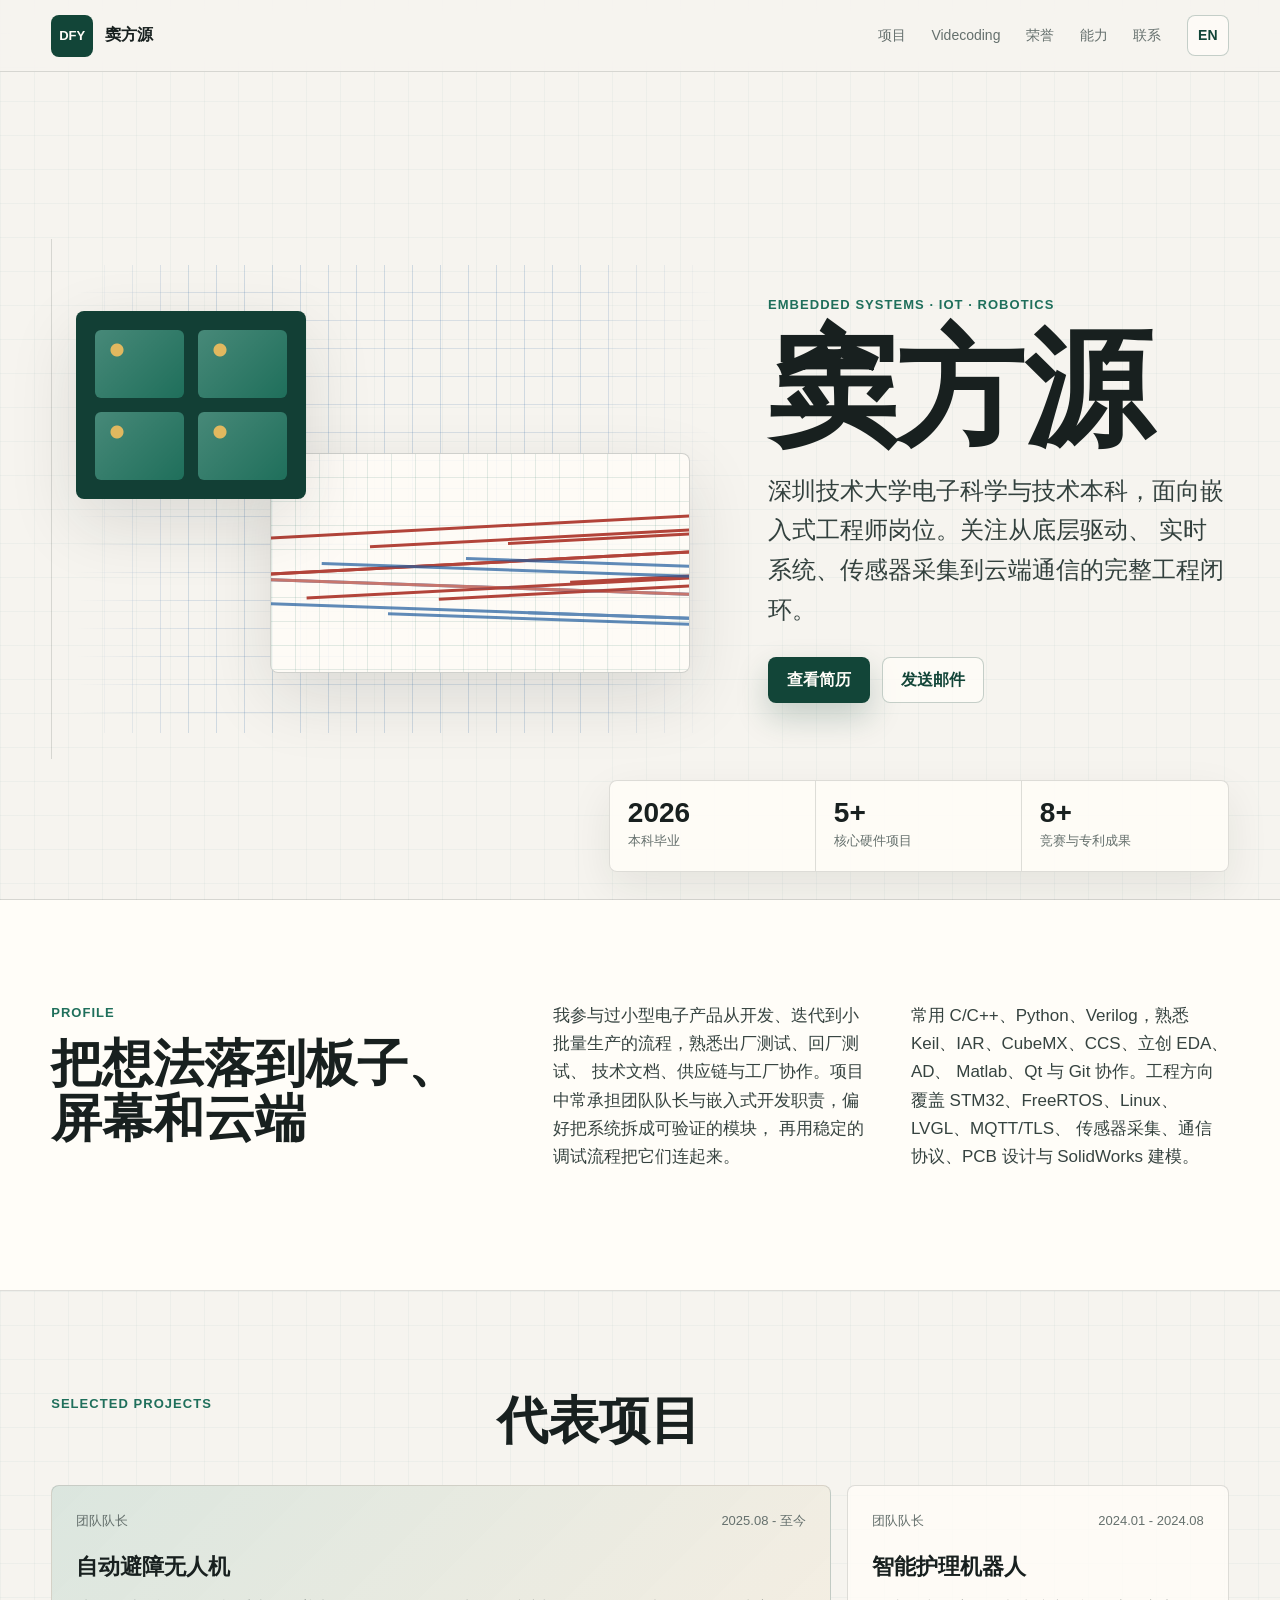
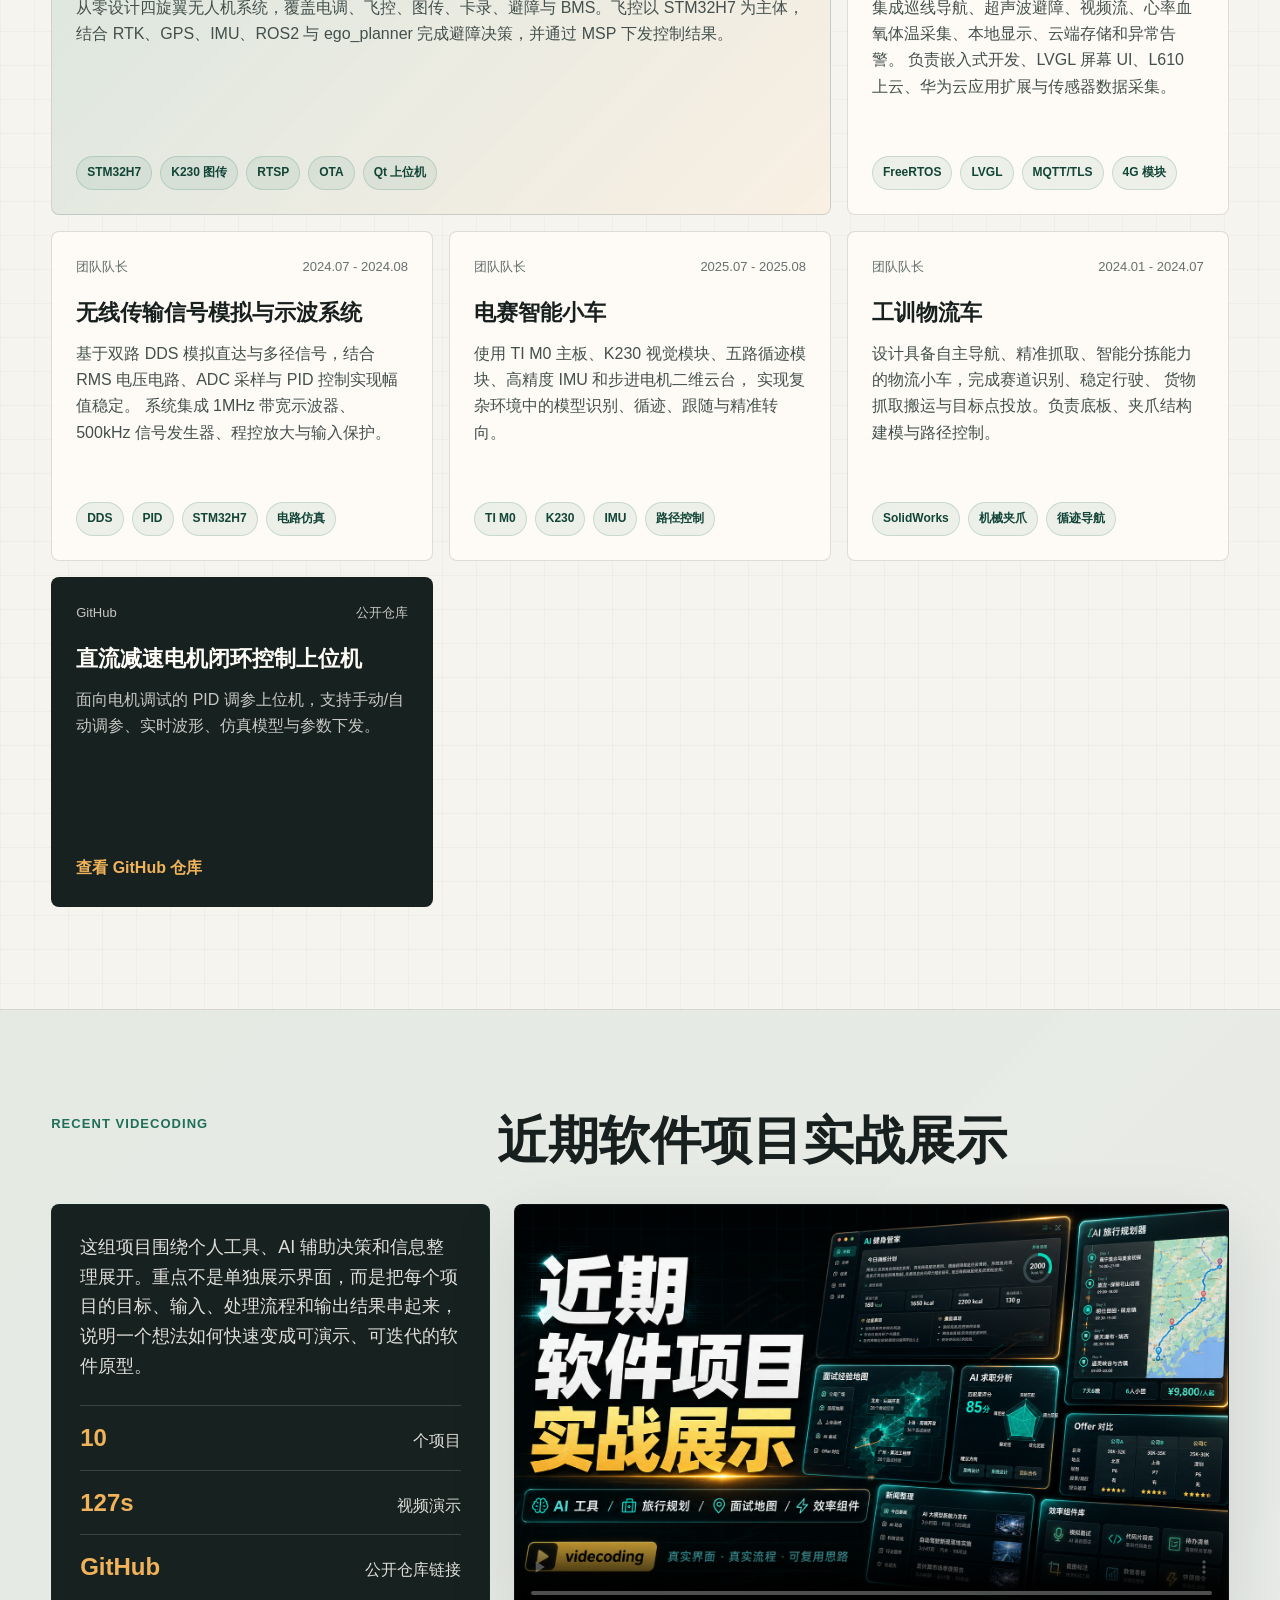
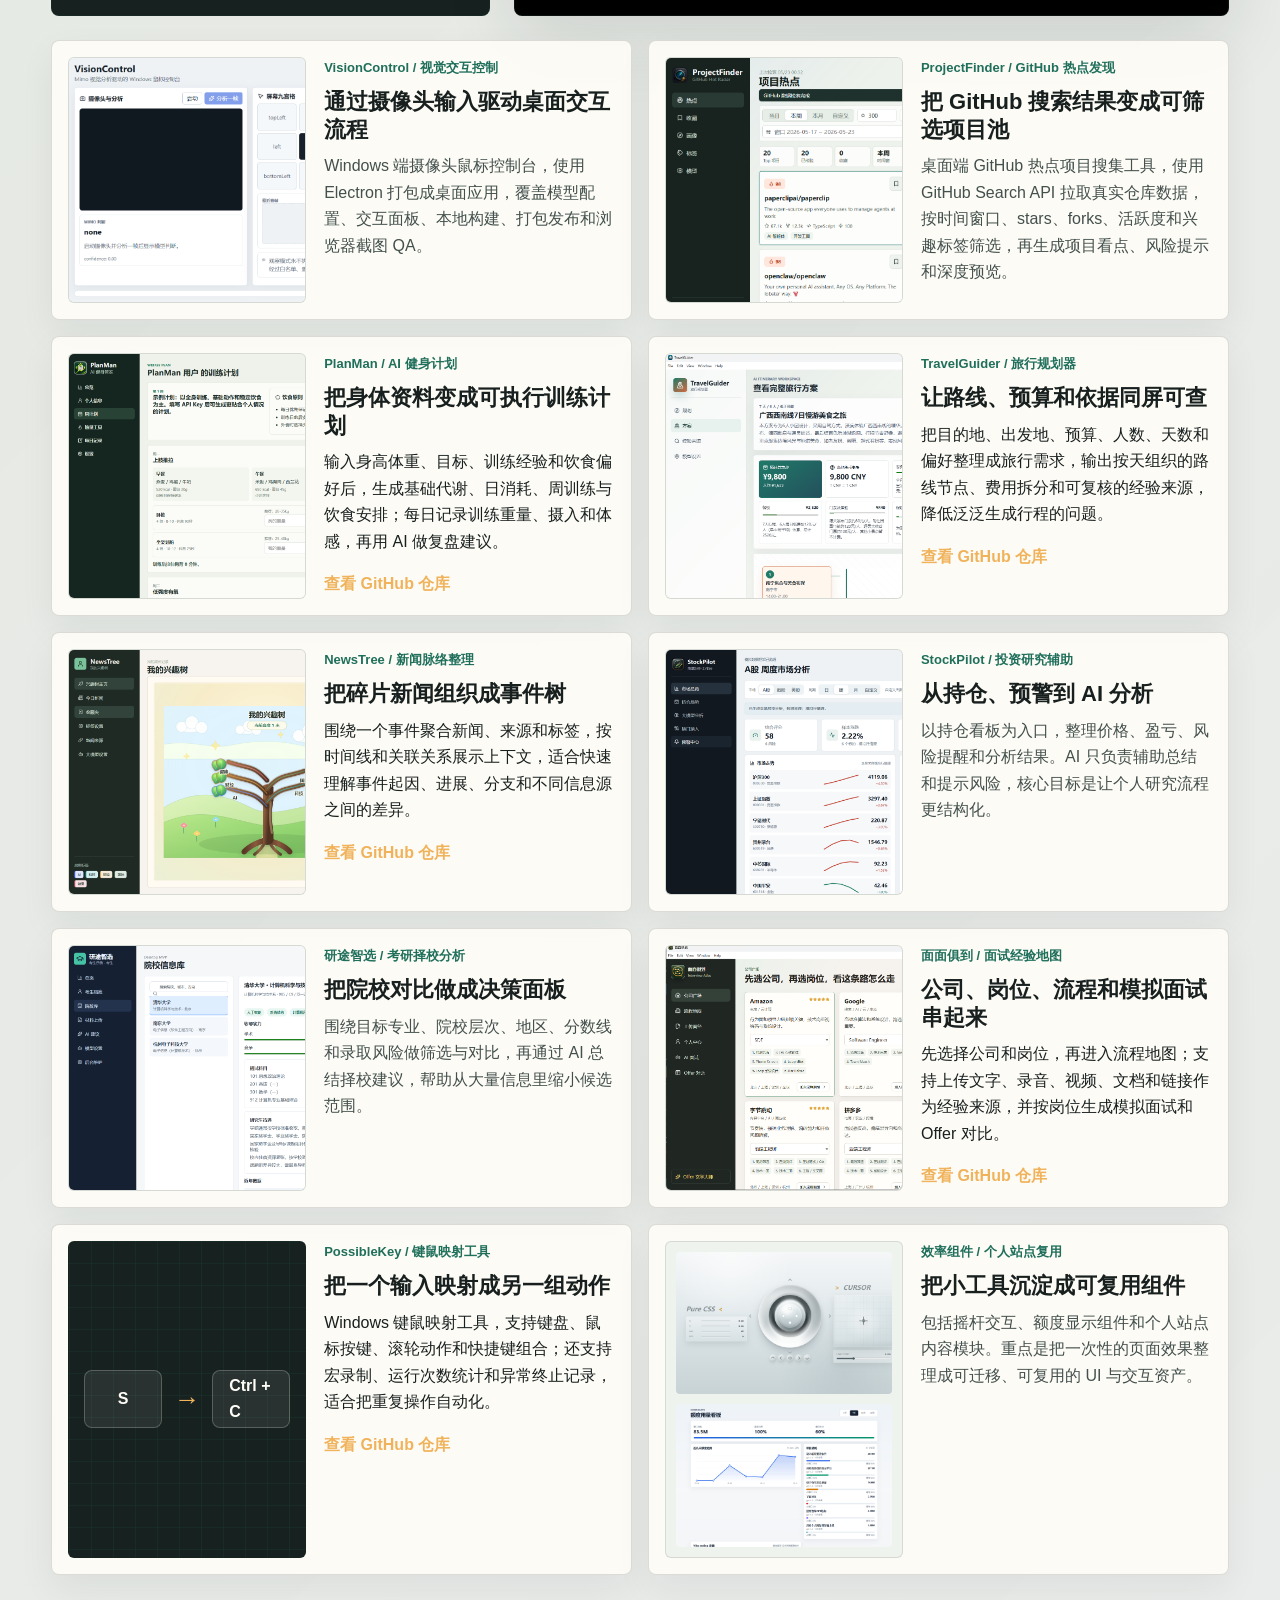
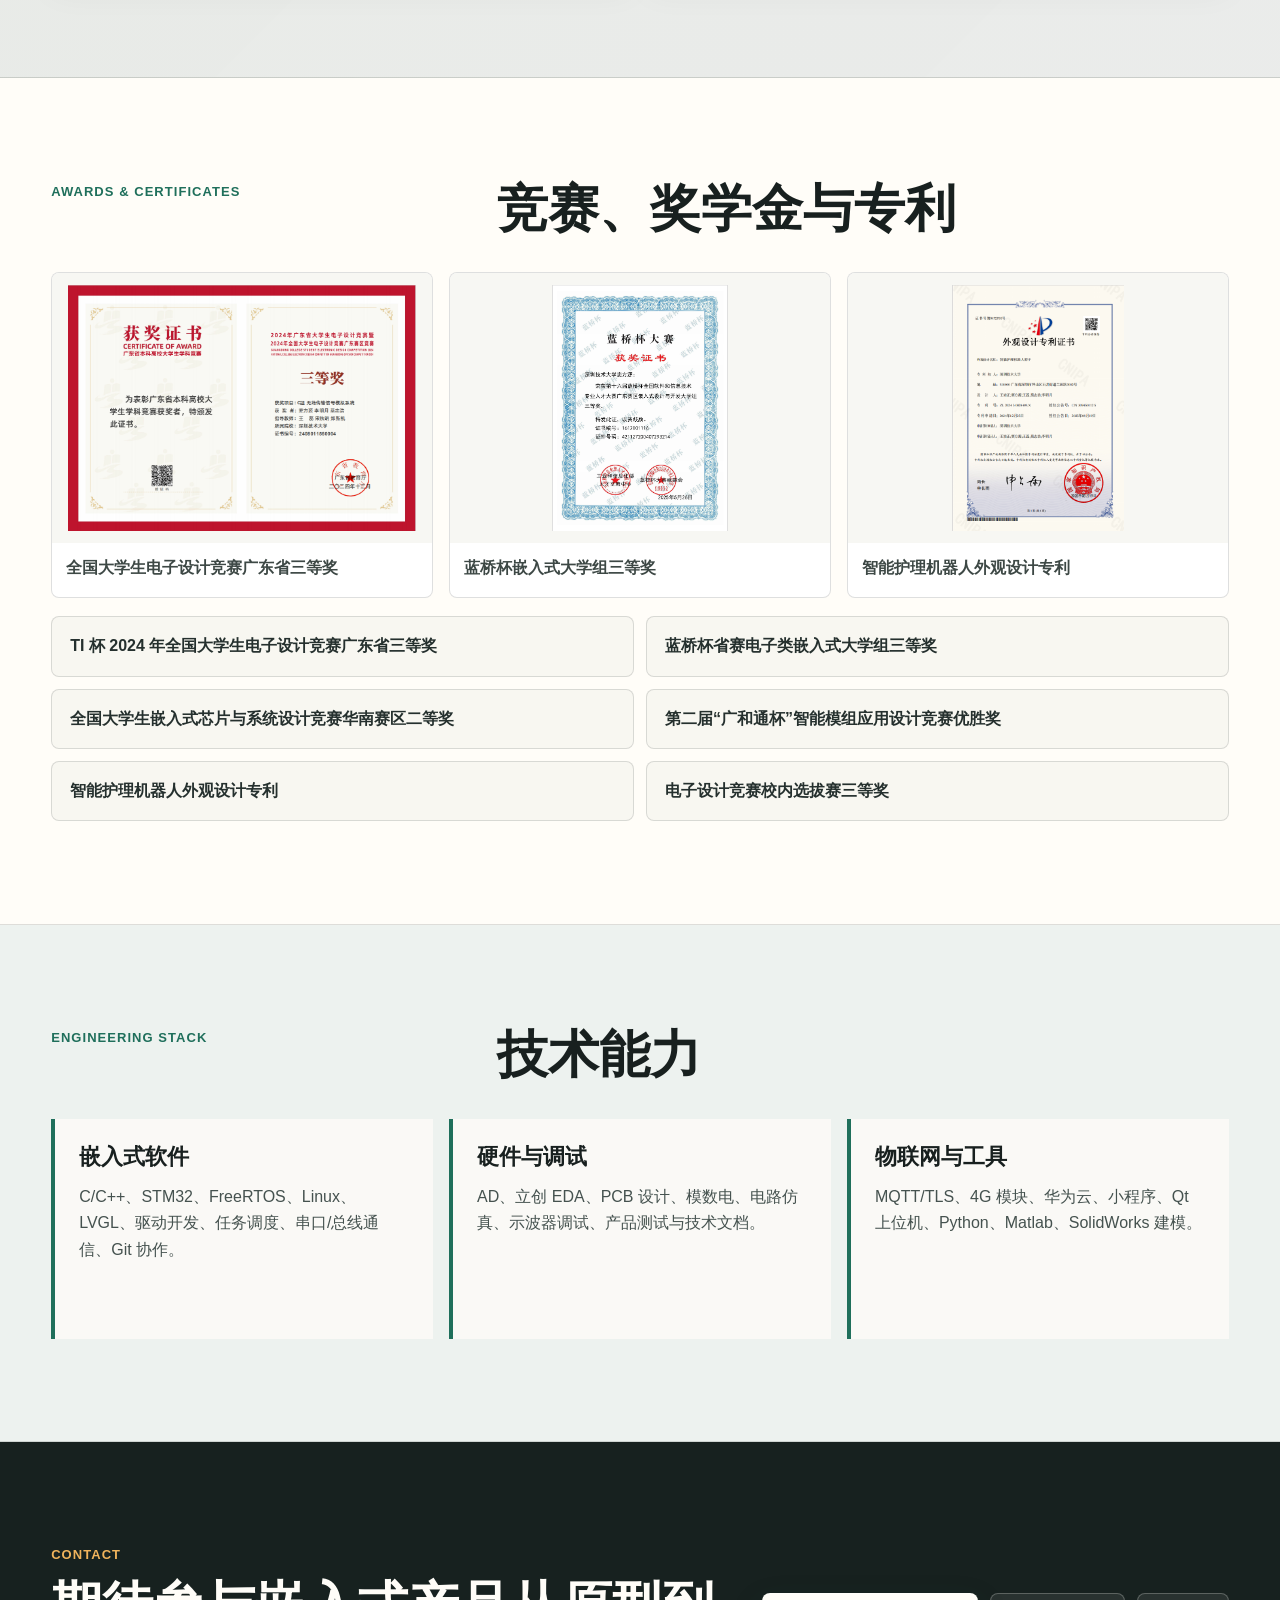
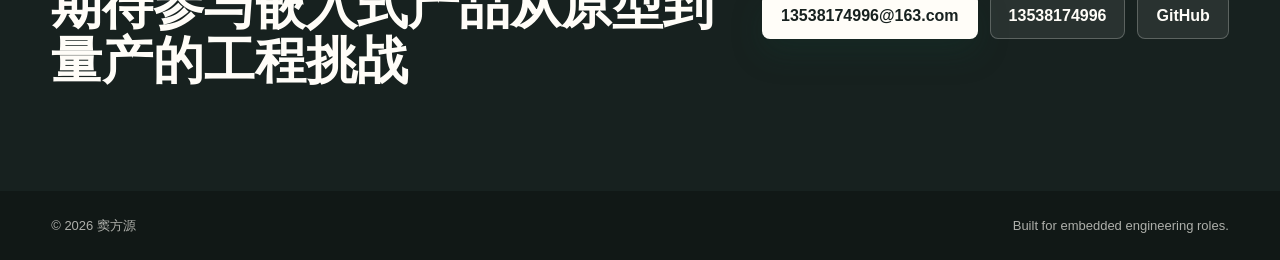
==== commit e51935bd: "Add English site switch" ====
--- a/index.html
+++ b/index.html
@@ -22,6 +22,7 @@
         <a href="#awards">荣誉</a>
         <a href="#skills">能力</a>
         <a href="#contact">联系</a>
+        <a class="language-switch" href="./en.html" aria-label="Switch to English">EN</a>
       </nav>
     </header>
 
@@ -202,7 +203,7 @@
               这组项目围绕个人工具、AI 辅助决策和信息整理展开。重点不是单独展示界面，而是把每个项目的目标、输入、处理流程和输出结果串起来，说明一个想法如何快速变成可演示、可迭代的软件原型。
             </p>
             <div class="showcase-stats" aria-label="videcoding 项目统计">
-              <span><strong>9</strong> 个项目</span>
+              <span><strong>10</strong> 个项目</span>
               <span><strong>127s</strong> 视频演示</span>
               <span><strong>GitHub</strong> 公开仓库链接</span>
             </div>
@@ -218,6 +219,14 @@
           </video>
         </div>
         <div class="videcoding-grid" aria-label="近期 videcoding 项目列表">
+          <article class="videcoding-card">
+            <img src="./assets/videcoding/vision-control.png" alt="VisionControl 视觉控制台界面截图" />
+            <div>
+              <p class="project-meta">VisionControl / 视觉交互控制</p>
+              <h3>通过摄像头输入驱动桌面交互流程</h3>
+              <p>Windows 端摄像头鼠标控制台，使用 Electron 打包成桌面应用，覆盖模型配置、交互面板、本地构建、打包发布和浏览器截图 QA。</p>
+            </div>
+          </article>
           <article class="videcoding-card">
             <img src="./assets/videcoding/projectfinder.png" alt="ProjectFinder GitHub 热点项目工具截图" />
             <div>
--- a/styles.css
+++ b/styles.css
@@ -100,6 +100,20 @@
   color: var(--green-dark);
 }
 
+.language-switch {
+  display: inline-flex;
+  align-items: center;
+  justify-content: center;
+  min-width: 42px;
+  min-height: 32px;
+  padding: 0 10px;
+  border: 1px solid rgba(18, 69, 56, 0.24);
+  border-radius: 8px;
+  background: rgba(255, 253, 248, 0.72);
+  color: var(--green-dark);
+  font-weight: 800;
+}
+
 .hero {
   position: relative;
   display: grid;
